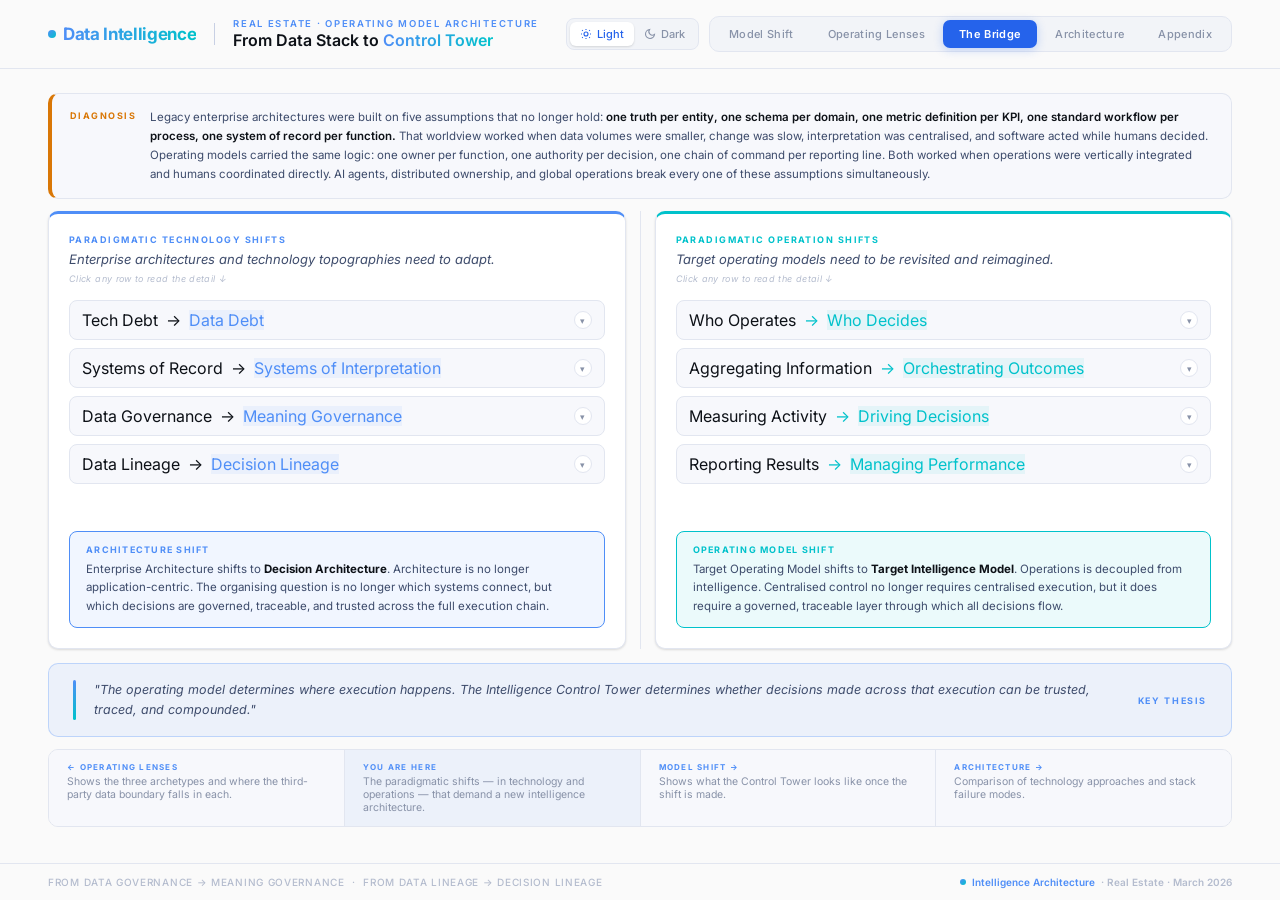
==== Brookfield_1Q2026.html @ 71c41ff4 "Add series landing page, Part 01 wrapper, Part 03 Agentic Data Organization series.html — Landing pa" ====
<!DOCTYPE html>
<html lang="en" data-theme="light">
<head>
<meta charset="UTF-8" />
<meta name="viewport" content="width=device-width, initial-scale=1.0" />
<title>Operating Model Intelligence — Real Estate Data Architecture</title>
<link href="https://fonts.googleapis.com/css2?family=Inter:wght@300;400;500;600;700&display=swap" rel="stylesheet">
<style>
/* ═══════════════════════════════════════════════════════════════════
   DESIGN TOKENS — Light & Dark via CSS custom properties
═══════════════════════════════════════════════════════════════════ */

:root {
  /* Shared / invariant */
  --blue:        #4F8EF7;
  --blue-bright: #6BA3FF;
  --blue-deep:   #2563EB;
  --teal:        #00C2CB;
  --green:       #16A34A;
  --green-bg:    #DCFCE7;
  --amber:       #D97706;
  --amber-bg:    #FEF3C7;
  --red:         #DC2626;
  --red-bg:      #FEE2E2;
  --shadow-sm:   0 1px 3px rgba(0,0,0,0.08), 0 1px 2px rgba(0,0,0,0.06);
  --shadow-md:   0 4px 12px rgba(0,0,0,0.1), 0 2px 4px rgba(0,0,0,0.06);
  --radius:      10px;
}

/* ── LIGHT THEME ─────────────────────────────────────────────────── */
[data-theme="light"] {
  --bg:            #FAFAFA;
  --bg-alt:        #F2F4F8;
  --surface:       #FFFFFF;
  --surface-alt:   #F7F8FC;
  --surface-hover: #EEF2FF;
  --border:        #E2E6F0;
  --border-strong: #C8D0E4;
  --text-primary:  #0D1117;
  --text-secondary:#3D4B6B;
  --text-muted:    #8892A8;
  --text-faint:    #B4BCCE;
  --header-bg:     rgba(250,250,250,0.96);
  --header-border: #E2E6F0;

  /* Accent tints — light */
  --blue-tint:     rgba(79,142,247,0.08);
  --blue-tint-md:  rgba(79,142,247,0.14);
  --blue-border:   rgba(79,142,247,0.3);
  --teal-tint:     rgba(0,194,203,0.08);
  --teal-border:   rgba(0,194,203,0.28);
  --amber-tint:    rgba(217,119,6,0.08);
  --amber-border:  rgba(217,119,6,0.28);
  --red-tint:      rgba(220,38,38,0.07);
  --red-border:    #EF4444;

  /* Layer bg — light */
  --layer-1:       #F7F9FE;
  --layer-2:       #F2F5FD;
  --layer-3:       #ECF0FC;
  --layer-4:       #E6EBF9;
  --layer-bad:     #FDF4F4;

  /* Tag colors — light mode solid */
  --tag-internal-bg: #16A34A; --tag-internal-text: #fff;
  --tag-staff-bg:    #2563EB; --tag-staff-text:    #fff;
  --tag-3p-bg:       #DC2626; --tag-3p-text:       #fff;

  /* Pyramid layer fills — light */
  --pyr-1: #F0E8E8;
  --pyr-2: #F5F0E8;
  --pyr-3: #EAF0F8;
  --pyr-4: #E4EDF7;
  --pyr-5: #DDE7F6;
}

/* ── DARK THEME ──────────────────────────────────────────────────── */
[data-theme="dark"] {
  --bg:            #0A0A1A;
  --bg-alt:        #0E0E22;
  --surface:       #111128;
  --surface-alt:   #16162E;
  --surface-hover: #1A1A38;
  --border:        rgba(255,255,255,0.08);
  --border-strong: rgba(255,255,255,0.14);
  --text-primary:  #F0F2FF;
  --text-secondary:#A8B2D8;
  --text-muted:    #8B95B8;
  --text-faint:    #4A5080;
  --header-bg:     rgba(10,10,26,0.95);
  --header-border: rgba(255,255,255,0.07);

  --blue-tint:     rgba(79,142,247,0.1);
  --blue-tint-md:  rgba(79,142,247,0.18);
  --blue-border:   rgba(79,142,247,0.28);
  --teal-tint:     rgba(0,194,203,0.08);
  --teal-border:   rgba(0,194,203,0.22);
  --amber-tint:    rgba(245,158,11,0.1);
  --amber-border:  rgba(245,158,11,0.25);
  --red-tint:      rgba(239,68,68,0.1);
  --red-border:    #EF4444;

  --layer-1:       #1A0A0A;
  --layer-2:       #1A1008;
  --layer-3:       #0D1525;
  --layer-4:       #0D1A35;
  --layer-bad:     rgba(239,68,68,0.1);

  --tag-internal-bg: #16A34A; --tag-internal-text: #fff;
  --tag-staff-bg:    #2563EB; --tag-staff-text:    #fff;
  --tag-3p-bg:       #DC2626; --tag-3p-text:       #fff;

  --pyr-1: #1A0A0A;
  --pyr-2: #1A1008;
  --pyr-3: #0D1525;
  --pyr-4: #0D1A35;
  --pyr-5: #0D2045;
}

/* ═══════════════════════════════════════════════════════════════════
   BASE STYLES
═══════════════════════════════════════════════════════════════════ */
* { box-sizing: border-box; margin: 0; padding: 0; }

body {
  background: var(--bg);
  min-height: 100vh;
  font-family: 'Inter', -apple-system, BlinkMacSystemFont, sans-serif;
  color: var(--text-primary);
  display: flex;
  flex-direction: column;
  transition: background 0.25s, color 0.25s;
}

/* ── HEADER ─────────────────────────────────────────────────────── */
.header {
  padding: 16px 48px;
  display: flex;
  align-items: center;
  justify-content: space-between;
  border-bottom: 1px solid var(--header-border);
  flex-wrap: wrap;
  gap: 14px;
  background: var(--header-bg);
  position: sticky;
  top: 0;
  z-index: 100;
  backdrop-filter: blur(12px);
  transition: background 0.25s, border-color 0.25s;
}
.header-left { display:flex; align-items:center; gap:18px; }
.brand-logo {
  font-size: 17px; font-weight: 700;
  color: var(--text-primary);
  letter-spacing: -0.02em;
  display: flex; align-items: center; gap: 7px;
}
.brand-logo-dot {
  width: 8px; height: 8px; border-radius: 50%;
  background: linear-gradient(135deg, var(--blue), var(--teal));
  flex-shrink: 0;
}
.header-divider { width:1px; height:22px; background:var(--border-strong); }
.header-eyebrow {
  font-size: 9.5px; letter-spacing: 0.18em; color: var(--blue);
  text-transform: uppercase; font-weight: 600; margin-bottom: 2px;
}
.header h1 { font-size: 16px; font-weight: 600; color: var(--text-primary); line-height: 1.2; }
.header h1 span {
  background: linear-gradient(90deg, var(--blue), var(--teal));
  -webkit-background-clip: text; -webkit-text-fill-color: transparent; background-clip: text;
}
.controls-bar { display:flex; align-items:center; gap:10px; flex-wrap:wrap; justify-content:flex-end; }

/* ── THEME TOGGLE ────────────────────────────────────────────────── */
.theme-toggle {
  display: flex;
  align-items: center;
  gap: 0;
  background: var(--bg-alt);
  border: 1px solid var(--border);
  border-radius: 8px;
  padding: 3px;
  cursor: pointer;
  transition: all 0.18s;
}
.theme-opt {
  padding: 5px 10px;
  border-radius: 6px;
  font-size: 11px;
  font-weight: 500;
  color: var(--text-muted);
  cursor: pointer;
  transition: all 0.18s;
  display: flex; align-items: center; gap: 5px;
  border: none; background: transparent;
  font-family: 'Inter', sans-serif;
}
.theme-opt.active {
  background: var(--surface);
  color: var(--text-primary);
  box-shadow: var(--shadow-sm);
}
[data-theme="light"] .theme-opt.active { color: var(--blue-deep); }
[data-theme="dark"] .theme-opt.active  { color: var(--blue-bright); }
.theme-opt svg { width:12px; height:12px; flex-shrink:0; }

/* ── TAB NAV ─────────────────────────────────────────────────────── */
.tab-nav {
  display: flex;
  background: var(--bg-alt);
  border-radius: 10px;
  padding: 3px; gap: 2px;
  border: 1px solid var(--border);
}
.tab-btn {
  padding: 7px 16px; border-radius: 7px; border: none; cursor: pointer;
  font-family: 'Inter', sans-serif; font-size: 11px; font-weight: 500;
  letter-spacing: 0.03em; background: transparent; color: var(--text-muted);
  transition: all 0.18s; white-space: nowrap;
}
.tab-btn:hover { color: var(--text-primary); background: var(--surface-hover); }
.tab-btn.active {
  background: var(--blue-deep); color: #fff; font-weight: 600;
  box-shadow: 0 2px 10px rgba(37,99,235,0.35);
}
[data-theme="light"] .tab-btn.active { box-shadow: 0 2px 10px rgba(37,99,235,0.25); }

/* ── TOGGLE (before/after/compare) ──────────────────────────────── */
.toggle-group {
  display:flex; background: var(--bg-alt); border-radius:8px;
  padding:3px; gap:2px; border:1px solid var(--border);
}
.toggle-btn {
  padding:6px 13px; border-radius:6px; border:none; cursor:pointer;
  font-family:'Inter',sans-serif; font-size:11px; font-weight:500;
  background:transparent; color:var(--text-muted); transition:all 0.18s;
}
.toggle-btn:hover { color:var(--text-primary); }
.toggle-btn.active {
  background: var(--blue-tint-md);
  color: var(--blue-bright);
  font-weight:600;
  border: 1px solid var(--blue-border);
}
[data-theme="light"] .toggle-btn.active {
  color: var(--blue-deep);
  background: rgba(37,99,235,0.08);
  border-color: rgba(37,99,235,0.25);
}

/* ── MAIN ────────────────────────────────────────────────────────── */
.main { display:flex; flex:1; padding:24px 48px 36px; gap:24px; align-items:stretch; }

/* ── TAB SECTIONS ─────────────────────────────────────────────────── */
.tab-section { display:none; width:100%; }
.tab-section.active { display:flex; flex-direction:column; flex:1; }

/* ── PANELS ──────────────────────────────────────────────────────── */
.panels-row { display:flex; flex:1; gap:22px; }
.panel { flex:1; display:flex; flex-direction:column; }
.panel-label-small { font-size:10px; letter-spacing:0.14em; text-transform:uppercase; font-weight:700; margin-bottom:4px; }
.panel-title { font-size:16px; color:var(--text-primary); font-weight:600; }
.panel-subtitle { font-size:12px; color:var(--text-muted); font-style:italic; margin-top:4px; margin-bottom:16px; }
.divider { width:1px; background:var(--border); margin:0 4px; flex-shrink:0; }

/* ── PYRAMID ─────────────────────────────────────────────────────── */
.pyramid-container { flex:1; display:flex; flex-direction:column; align-items:stretch; justify-content:flex-start; gap:4px; padding-top:4px; }
.flow-label { font-size:10px; color:var(--blue); letter-spacing:0.12em; font-weight:600; text-transform:uppercase; margin-bottom:8px; }
.pyramid-layer {
  display:flex; align-items:center; justify-content:space-between;
  padding:0 16px; border-radius:8px;
  border:1px solid var(--border); box-shadow: var(--shadow-sm);
}
.pyramid-layer-title { font-size:13px; font-weight:600; color:var(--text-primary); }
.pyramid-layer-sub { font-size:11px; color:var(--text-muted); margin-top:2px; }
.tag { font-size:9px; letter-spacing:0.1em; padding:3px 8px; border-radius:4px; font-weight:700; color:#fff; flex-shrink:0; margin-left:12px; }
.pyramid-note { font-size:11px; color:var(--text-faint); font-style:italic; margin-top:14px; text-align:center; line-height:1.5; }

/* ── TOWER ───────────────────────────────────────────────────────── */
.new-layers { flex:1; display:flex; flex-direction:column; gap:8px; justify-content:center; }
.new-layer-wrap { position:relative; }
.new-layer {
  border-radius:10px; display:flex; align-items:center; padding:0 18px;
  gap:14px; position:relative; z-index:1;
  border:1px solid var(--border); box-shadow:var(--shadow-sm);
  background: var(--surface);
}
.new-layer.highlighted {
  border: 1px solid var(--blue-border);
  box-shadow: 0 0 0 1px var(--blue-border), var(--shadow-md);
}
[data-theme="light"] .new-layer.highlighted {
  background: linear-gradient(135deg, rgba(37,99,235,0.04), rgba(0,194,203,0.03));
}
[data-theme="dark"] .new-layer.highlighted {
  background: linear-gradient(135deg, rgba(37,99,235,0.2), rgba(0,194,203,0.12));
}
.layer-icon { width:34px; height:34px; border-radius:50%; display:flex; align-items:center; justify-content:center; font-size:15px; flex-shrink:0; border:1px solid var(--border); background:var(--surface-alt); }
.layer-body { flex:1; min-width:0; }
.layer-name { font-size:11px; font-weight:700; letter-spacing:0.08em; }
.layer-sub { font-size:11px; color:var(--text-muted); margin-top:2px; }
.pills { display:flex; gap:5px; flex-shrink:0; flex-wrap:wrap; justify-content:flex-end; }
.pill { font-size:9px; padding:3px 8px; border-radius:20px; font-weight:500; letter-spacing:0.04em; white-space:nowrap; border:1px solid var(--border); background:var(--surface-alt); color:var(--text-secondary); }
.connector-line { display:flex; justify-content:center; height:10px; }
.connector-line div { width:1px; background:var(--border-strong); }

/* ── PRINCIPLE BOX ───────────────────────────────────────────────── */
.principle-box {
  margin-top:12px; background:var(--blue-tint);
  border:1px solid var(--blue-border); border-radius:10px;
  padding:16px 20px; display:flex; gap:20px; align-items:center;
}
.principle-eyebrow { font-size:9px; letter-spacing:0.18em; color:var(--blue); text-transform:uppercase; font-weight:700; margin-bottom:5px; }
.principle-quote { font-size:12px; color:var(--text-secondary); font-style:italic; line-height:1.6; }
.vertical-tags { display:flex; flex-direction:column; gap:5px; }
.vtag { font-size:8px; color:var(--blue); font-weight:600; letter-spacing:0.08em; text-transform:uppercase; padding:5px 10px; background:var(--blue-tint); border-radius:5px; border:1px solid var(--blue-border); white-space:nowrap; }

/* ── SECTION HEADER ──────────────────────────────────────────────── */
.section-header-bar { margin-bottom:18px; }
.section-eyebrow { font-size:10px; letter-spacing:0.18em; color:var(--blue); text-transform:uppercase; font-weight:600; margin-bottom:5px; }
.section-title { font-size:20px; font-weight:700; color:var(--text-primary); letter-spacing:-0.02em; margin-bottom:5px; }
.section-subtitle { font-size:12px; color:var(--text-muted); font-style:italic; }

/* ── LENSES ──────────────────────────────────────────────────────── */
.lenses-grid { display:grid; grid-template-columns:1fr 1fr 1fr; gap:16px; flex:1; }
.lens-col { display:flex; flex-direction:column; }
.lens-col-header { display:flex; align-items:flex-start; gap:12px; margin-bottom:12px; }
.lens-num { width:30px; height:30px; border-radius:50%; display:flex; align-items:center; justify-content:center; font-size:11px; font-weight:700; flex-shrink:0; }
.lens-col-title { font-size:13px; font-weight:700; color:var(--text-primary); margin-bottom:2px; }
.lens-col-sub { font-size:10px; color:var(--text-muted); line-height:1.4; }
.lens-accent-line { height:2px; border-radius:2px; margin-bottom:10px; }
.lens-stack { display:flex; flex-direction:column; gap:3px; }
.lens-row {
  display:flex; align-items:center; justify-content:space-between;
  padding:9px 12px 9px 14px; border-radius:7px;
  border-left:3px solid transparent; background:var(--surface-alt);
}
.lens-row-label { font-size:11px; flex:1; color:var(--text-secondary); font-weight:500; }
.lens-row-tag { font-size:8px; font-weight:700; letter-spacing:0.06em; padding:3px 8px; border-radius:4px; flex-shrink:0; margin-left:8px; }
.lens-connector { text-align:center; font-size:11px; color:var(--text-faint); margin:1px 0; }
.boundary-line { display:flex; align-items:center; gap:8px; margin:5px 0; }
.boundary-dash { flex:1; border-top:1.5px dashed var(--red); }
.boundary-label { font-size:8.5px; color:var(--red); font-style:italic; white-space:nowrap; font-weight:500; }
.lens-note { margin-top:10px; padding:12px 14px; background:var(--surface-alt); border-left:3px solid; border-radius:0 7px 7px 0; font-size:10.5px; color:var(--text-muted); line-height:1.55; }

/* ── BRIDGE ROWS ─────────────────────────────────────────────────── */
.bridge-row { display:flex; border-radius:10px; overflow:hidden; border:1px solid var(--border); box-shadow:var(--shadow-sm); }
.bridge-row-accent { width:4px; flex-shrink:0; }
.bridge-row-num { display:flex; align-items:center; justify-content:center; width:58px; flex-shrink:0; padding:0 12px; background:var(--surface-alt); }
.bridge-num-circle { width:34px; height:34px; border-radius:50%; display:flex; align-items:center; justify-content:center; font-size:11px; font-weight:700; }
.bridge-row-body { flex:1; padding:16px 18px; background:var(--surface); }
.bridge-row-head { font-size:12px; font-weight:700; color:var(--text-primary); margin-bottom:7px; letter-spacing:-0.01em; }
.bridge-row-text { font-size:11px; color:var(--text-secondary); line-height:1.65; }
.bridge-row-source { margin-top:9px; font-size:9px; color:var(--blue); letter-spacing:0.1em; font-style:italic; font-weight:500; }
.bridge-row-tags { display:flex; flex-direction:column; gap:5px; justify-content:center; padding:16px 14px; width:164px; flex-shrink:0; background:var(--surface-alt); border-left:1px solid var(--border); }
.bridge-tag { font-size:8.5px; font-weight:700; padding:5px 10px; border-radius:5px; text-align:center; letter-spacing:0.05em; }

/* ── IMPLICATION BAR ─────────────────────────────────────────────── */
.implication-bar {
  margin-top:16px; padding:16px 22px;
  background:var(--blue-tint); border:1px solid var(--blue-border);
  border-radius:10px; display:flex; gap:20px; align-items:center; flex-wrap:wrap;
}
.implication-label { font-size:9px; letter-spacing:0.16em; color:var(--blue); text-transform:uppercase; font-weight:700; margin-bottom:5px; }
.implication-text { font-size:12px; color:var(--text-secondary); font-style:italic; line-height:1.6; }
.implication-tags { display:flex; gap:6px; flex-wrap:wrap; align-items:center; }
.imp-tag { font-size:9px; padding:5px 10px; border-radius:6px; background:var(--blue-tint-md); border:1px solid var(--blue-border); color:var(--blue); font-weight:600; white-space:nowrap; }
[data-theme="light"] .imp-tag { color: var(--blue-deep); }

/* ── THESIS BAR ──────────────────────────────────────────────────── */
.thesis-bar {
  margin-top:14px; padding:16px 24px;
  background: var(--blue-tint); border:1px solid var(--blue-border);
  border-radius:10px; display:flex; align-items:center; gap:18px;
}
.thesis-stripe { width:3px; height:40px; border-radius:2px; background:linear-gradient(180deg,var(--blue),var(--teal)); flex-shrink:0; }
.thesis-text { font-size:12.5px; color:var(--text-secondary); font-style:italic; line-height:1.6; flex:1; }
[data-theme="light"] .thesis-text { color: #3D4B6B; }
.thesis-label { font-size:9px; color:var(--blue); letter-spacing:0.18em; text-transform:uppercase; font-weight:700; flex-shrink:0; }

/* ── NAV STRIP ───────────────────────────────────────────────────── */
.nav-strip { margin-top:12px; display:flex; border-radius:10px; overflow:hidden; border:1px solid var(--border); }
.nav-cell { flex:1; padding:12px 18px; background:var(--surface-alt); border-right:1px solid var(--border); cursor:pointer; transition:background 0.15s; }
.nav-cell:last-child { border-right:none; }
.nav-cell:hover { background:var(--surface-hover); }
.nav-cell.active { background:var(--blue-tint); }
.nav-cell-label { font-size:8px; letter-spacing:0.16em; color:var(--blue); text-transform:uppercase; font-weight:700; margin-bottom:3px; }
.nav-cell-desc { font-size:10.5px; color:var(--text-muted); }

/* ── FOOTER ──────────────────────────────────────────────────────── */
.footer {
  padding:12px 48px; border-top:1px solid var(--border);
  display:flex; justify-content:space-between; align-items:center;
  flex-wrap:wrap; gap:8px; background:var(--bg);
}
.footer-note { font-size:10px; color:var(--text-faint); letter-spacing:0.07em; font-weight:500; }
.footer-badge { display:flex; align-items:center; gap:6px; font-size:10px; color:var(--blue); font-weight:600; }
.footer-badge span { color:var(--text-faint); }

/* ── COMPARE GRID (Model Shift tab) ─────────────────────────────── */
.compare-headers {
  display: flex; align-items: stretch; gap: 0;
  margin-bottom: 10px; border-radius: 10px; overflow: hidden;
  border: 1px solid var(--border);
}
.compare-header-cell {
  flex: 1; padding: 12px 18px; background: var(--surface-alt);
  display: flex; flex-direction: column; gap: 2px;
}
.compare-header-divider { width: 1px; background: var(--border); flex-shrink: 0; }
.compare-header-label { font-size: 9px; font-weight: 700; letter-spacing: 0.16em; text-transform: uppercase; }
.compare-header-title { font-size: 14px; font-weight: 700; color: var(--text-primary); }
.compare-header-sub { font-size: 11px; color: var(--text-muted); font-style: italic; }

.single-header { margin-bottom: 14px; }

.cmp-row {
  display: flex; gap: 0; margin-bottom: 6px;
}
.cmp-caption-row { margin-bottom: 4px; }
.cmp-cell { flex: 1; min-width: 0; }
.cmp-gutter {
  width: 16px; flex-shrink: 0;
  display: flex; align-items: center; justify-content: center;
  position: relative;
}
.cmp-gutter::after {
  content: '→';
  font-size: 14px; color: var(--blue); font-weight: 700;
  position: absolute;
}
/* hide arrow in single views */
.cmp-gutter.no-arrow::after { content: ''; }

.cmp-layer {
  display: flex; align-items: center; gap: 10px;
  padding: 10px 14px; border-radius: 8px;
  border: 1px solid var(--border); box-shadow: var(--shadow-sm);
  height: 100%; min-height: 64px;
}
.cmp-layer-body { flex: 1; min-width: 0; }
.cmp-layer-name { font-size: 12px; font-weight: 700; color: var(--text-primary); letter-spacing: 0.02em; }
.cmp-layer-sub { font-size: 10.5px; color: var(--text-muted); margin-top: 2px; line-height: 1.4; }
.cmp-layer-tech { font-size: 9px; color: var(--text-faint); margin-top: 3px; font-style: italic; }

/* ── DIAGNOSIS BAR ──────────────────────────────────────────────── */
.diagnosis-bar {
  display: flex; gap: 14px; align-items: flex-start;
  padding: 14px 18px; border-radius: 10px;
  background: var(--surface-alt); border: 1px solid var(--border);
  border-left: 4px solid var(--amber);
}
.diagnosis-label {
  font-size: 9px; font-weight: 700; letter-spacing: 0.16em;
  text-transform: uppercase; color: var(--amber);
  white-space: nowrap; padding-top: 2px;
}
.diagnosis-body {
  font-size: 11.5px; color: var(--text-secondary); line-height: 1.65;
}
.diagnosis-body em { color: var(--text-primary); font-style: normal; font-weight: 600; }

/* ── EXPANDED SHIFT ROWS ────────────────────────────────────────── */
.shift-row-expanded {
  padding: 0; border-radius: 8px;
  background: var(--surface-alt); border: 1px solid var(--border);
  display: flex; flex-direction: column;
  overflow: hidden;
  transition: box-shadow 0.15s;
}
.shift-row-expanded:hover { box-shadow: 0 0 0 1px var(--blue); }
.shift-row-expanded.open  { box-shadow: 0 0 0 1px var(--blue); }
.shift-row-header {
  display: flex; align-items: center; gap: 8px; flex-wrap: wrap;
  padding: 9px 12px;
  cursor: pointer; user-select: none;
}
.shift-row-header:hover { background: rgba(79,142,247,0.04); }
.shift-toggle {
  margin-left: auto; flex-shrink: 0;
  width: 18px; height: 18px; border-radius: 50%;
  background: var(--surface); border: 1px solid var(--border);
  display: flex; align-items: center; justify-content: center;
  font-size: 9px; color: var(--text-muted); transition: transform 0.2s, background 0.15s;
}
.shift-row-expanded.open .shift-toggle {
  transform: rotate(180deg);
  background: var(--blue-tint); border-color: var(--blue-border); color: var(--blue);
}
.shift-row-body {
  font-size: 11px; color: var(--text-secondary); line-height: 1.7;
  padding: 0 14px;
  max-height: 0; overflow: hidden;
  transition: max-height 0.3s ease, padding 0.2s ease;
}
.shift-row-expanded.open .shift-row-body {
  max-height: 300px;
  padding: 0 14px 12px 14px;
}
.shift-row-body em { color: var(--text-primary); font-style: italic; }
.shift-hint {
  font-size: 9px; color: var(--text-faint); font-style: italic;
  margin-top: 4px; letter-spacing: 0.04em;
}
.shift-panel {
  flex: 1; display: flex; flex-direction: column; gap: 12px;
  background: var(--surface); border-radius: 10px;
  padding: 20px; border: 1px solid var(--border);
  box-shadow: var(--shadow-sm);
}
.shift-panel-header { margin-bottom: 4px; }
.shift-eyebrow { font-size: 9px; letter-spacing: 0.16em; text-transform: uppercase; font-weight: 700; margin-bottom: 5px; }
.shift-title { font-size: 13px; color: var(--text-secondary); font-style: italic; line-height: 1.5; }

.shift-rows { display: flex; flex-direction: column; gap: 8px; flex: 1; }
.shift-row {
  display: flex; align-items: center; gap: 8px;
  padding: 10px 14px; border-radius: 8px;
  background: var(--surface-alt); border: 1px solid var(--border);
}
.shift-from { flex: 1; min-width: 0; }
.shift-to   { flex: 1; min-width: 0; }
.shift-dir-label { font-size: 8.5px; font-weight: 700; letter-spacing: 0.1em; text-transform: uppercase; margin-bottom: 2px; }
.shift-from-text { font-size: 12px; font-weight: 600; color: var(--text-muted); }
.shift-to-text   { font-size: 12px; font-weight: 700; color: var(--text-primary); }
.shift-arrow {
  font-size: 18px; font-weight: 700; color: var(--blue);
  flex-shrink: 0; opacity: 0.6;
}

.shift-conclusion {
  padding: 12px 16px; border-radius: 8px; border: 1px solid;
  margin-top: 4px;
}
.shift-conclusion-label { font-size: 9px; font-weight: 700; letter-spacing: 0.14em; text-transform: uppercase; margin-bottom: 5px; }
.shift-conclusion-text { font-size: 11.5px; color: var(--text-secondary); line-height: 1.6; }
.shift-conclusion-text strong { color: var(--text-primary); }

.hidden { display:none !important; }
</style>
</head>
<body>

<!-- ══════════════════════════════════════════════════════════════════
     HEADER
══════════════════════════════════════════════════════════════════ -->
<div class="header">
  <div class="header-left">
    <div class="brand-logo">
      <div class="brand-logo-dot"></div>
      <span style="background:linear-gradient(90deg,var(--blue),var(--teal));-webkit-background-clip:text;-webkit-text-fill-color:transparent;background-clip:text;">Data Intelligence</span>
    </div>
    <div class="header-divider"></div>
    <div>
      <div class="header-eyebrow">Real Estate · Operating Model Architecture</div>
      <h1>From Data Stack to <span>Control Tower</span></h1>
    </div>
  </div>

  <div class="controls-bar">
    <!-- Light / Dark toggle -->
    <div class="theme-toggle" role="group" aria-label="Color theme">
      <button class="theme-opt active" id="opt-light" onclick="setTheme('light')" title="Light mode">
        <svg viewBox="0 0 24 24" fill="none" stroke="currentColor" stroke-width="2.2"><circle cx="12" cy="12" r="4"/><path d="M12 2v2M12 20v2M4.22 4.22l1.42 1.42M18.36 18.36l1.42 1.42M2 12h2M20 12h2M4.22 19.78l1.42-1.42M18.36 5.64l1.42-1.42"/></svg>
        Light
      </button>
      <button class="theme-opt" id="opt-dark" onclick="setTheme('dark')" title="Dark mode">
        <svg viewBox="0 0 24 24" fill="none" stroke="currentColor" stroke-width="2.2"><path d="M21 12.79A9 9 0 1111.21 3 7 7 0 0021 12.79z"/></svg>
        Dark
      </button>
    </div>

    <!-- Tab nav -->
    <div class="tab-nav">
      <button class="tab-btn" onclick="setTab('model')" id="tab-btn-model">Model Shift</button>
      <button class="tab-btn" onclick="setTab('lenses')" id="tab-btn-lenses">Operating Lenses</button>
      <button class="tab-btn active" onclick="setTab('bridge')" id="tab-btn-bridge">The Bridge</button>
      <button class="tab-btn" onclick="setTab('arch')" id="tab-btn-arch">Architecture</button>
      <button class="tab-btn" onclick="setTab('appendix')" id="tab-btn-appendix">Appendix</button>
    </div>

    <!-- Before/After sub-toggle (model tab only) -->
    <div class="toggle-group" id="model-subtoggle" style="display:none;">
      <button class="toggle-btn" onclick="setView('old')" id="btn-old">Before</button>
      <button class="toggle-btn active" onclick="setView('new')" id="btn-new">After</button>
      <button class="toggle-btn" onclick="setView('both')" id="btn-both">Compare</button>
    </div>
  </div>
</div>

<!-- ══════════════════════════════════════════════════════════════════
     MAIN
══════════════════════════════════════════════════════════════════ -->
<div class="main">

  <!-- ════════════════ TAB 1: MODEL SHIFT ════════════════════════════ -->
  <div class="tab-section" id="tab-model">

    <!-- Column headers row — hidden in single-panel views -->
    <div id="compare-headers" class="compare-headers hidden">
      <div class="compare-header-cell" style="color:var(--red);">
        <span class="compare-header-label">Now</span>
        <span class="compare-header-title">Data Pyramid</span>
        <span class="compare-header-sub">Intelligence arrives late — if it arrives at all. Quarterly reports delivered after decisions are made.</span>
      </div>
      <div class="compare-header-divider"></div>
      <div class="compare-header-cell" style="color:var(--green);">
        <span class="compare-header-label">Next</span>
        <span class="compare-header-title">Intelligence Control Tower</span>
        <span class="compare-header-sub">Operations decoupled from intelligence. Decision rights enforced at top; execution distributed.</span>
      </div>
    </div>

    <!-- Single-panel headers (shown when not comparing) -->
    <div id="single-header-old" class="single-header hidden">
      <div class="panel-label-small" style="color:var(--red);">Now</div>
      <div class="panel-title">Data Pyramid</div>
      <div class="panel-subtitle">Intelligence arrives late — if it arrives at all. Quarterly reports delivered after decisions are made.</div>
    </div>
    <div id="single-header-new" class="single-header">
      <div class="panel-label-small" style="color:var(--green);">Next</div>
      <div class="panel-title">Intelligence Control Tower</div>
      <div class="panel-subtitle">Operations decoupled from intelligence. Decision rights enforced at top; execution distributed.</div>
    </div>

    <!-- ── ALIGNED LAYER ROWS ──────────────────────────────────────── -->
    <!-- Each .cmp-row is one horizontal band. Left=Before, Right=After.
         In single-view mode the irrelevant cell is hidden. -->

    <!-- Row 0: flow caption -->
    <div class="cmp-row cmp-caption-row">
      <div class="cmp-cell" id="cmp-cap-old">
        <div class="flow-label">↑ data flows up — insight arrives late ↑</div>
      </div>
      <div class="cmp-gutter" id="cmp-gutter"></div>
      <div class="cmp-cell" id="cmp-cap-new">
        <div class="flow-label" style="color:var(--green);">Thin senior core — oversees live networked execution ↓</div>
      </div>
    </div>

    <!-- Row 1: Fund / Decision Control -->
    <div class="cmp-row">
      <div class="cmp-cell" id="cmp-old-1">
        <div class="cmp-layer" style="background:var(--pyr-1);border-left:3px solid #D97706;">
          <div class="cmp-layer-body">
            <div class="cmp-layer-name">Fund &amp; Portfolio Management</div>
            <div class="cmp-layer-sub">Reports · LP packs · BI dashboards · AI Agents</div>
            <div class="cmp-layer-tech">Application · Transport layers</div>
          </div>
          <div class="tag" style="background:#D97706;">LAGGING</div>
        </div>
      </div>
      <div class="cmp-gutter"></div>
      <div class="cmp-cell" id="cmp-new-1">
        <div class="cmp-layer" style="background:var(--surface);border-left:3px solid var(--text-secondary);">
          <div class="layer-icon" style="color:var(--text-secondary);font-size:16px;width:28px;height:28px;flex-shrink:0;border:1px solid var(--border);border-radius:50%;display:flex;align-items:center;justify-content:center;background:var(--surface-alt);">◇</div>
          <div class="cmp-layer-body">
            <div class="cmp-layer-name" style="color:var(--text-primary);">Decision Control</div>
            <div class="cmp-layer-sub">Capital allocation · IC · Risk thresholds · LP governance</div>
          </div>
          <div class="pills" style="flex-wrap:wrap;gap:3px;">
            <div class="pill">Decision Rights</div>
            <div class="pill">Audit Trails</div>
          </div>
        </div>
      </div>
    </div>

    <!-- Row 2: Asset Mgmt / Continuous Intelligence (highlighted) -->
    <div class="cmp-row">
      <div class="cmp-cell" id="cmp-old-2">
        <div class="cmp-layer" style="background:var(--pyr-2);border-left:3px solid #D97706;">
          <div class="cmp-layer-body">
            <div class="cmp-layer-name">Asset Management</div>
            <div class="cmp-layer-sub">Semantic models · UDM · Knowledge Graph (KGM)</div>
            <div class="cmp-layer-tech">Consumption · Transformation layers</div>
          </div>
          <div class="tag" style="background:#D97706;">PERIODIC</div>
        </div>
      </div>
      <div class="cmp-gutter"></div>
      <div class="cmp-cell" id="cmp-new-2">
        <div class="cmp-layer" style="background:var(--blue-tint);border:1px solid var(--blue-border);border-left:3px solid var(--blue);">
          <div class="layer-icon" style="color:var(--blue);font-size:16px;width:28px;height:28px;flex-shrink:0;border:1px solid var(--blue-border);border-radius:50%;display:flex;align-items:center;justify-content:center;background:var(--blue-tint);">◈</div>
          <div class="cmp-layer-body">
            <div class="cmp-layer-name" style="color:var(--blue);">Continuous Intelligence</div>
            <div class="cmp-layer-sub">Knowledge Graph · Provenance · Plural Ontologies · Decision Lineage</div>
          </div>
          <div class="pills" style="flex-wrap:wrap;gap:3px;">
            <div class="pill" style="background:var(--blue-tint);border-color:var(--blue-border);color:var(--blue);">Semantic Gov.</div>
            <div class="pill" style="background:var(--blue-tint);border-color:var(--blue-border);color:var(--blue);">Live Context</div>
          </div>
        </div>
      </div>
    </div>

    <!-- Row 3: Property Operations / AI Agent Network -->
    <div class="cmp-row">
      <div class="cmp-cell" id="cmp-old-3">
        <div class="cmp-layer" style="background:var(--pyr-3);border-left:3px solid #DC2626;">
          <div class="cmp-layer-body">
            <div class="cmp-layer-name">Property Operations</div>
            <div class="cmp-layer-sub">Tables · CSV · Excel · PDFs · SFTP · Emails</div>
            <div class="cmp-layer-tech">Curation · Connection layers</div>
          </div>
          <div class="tag" style="background:#DC2626;">SILOED</div>
        </div>
      </div>
      <div class="cmp-gutter"></div>
      <div class="cmp-cell" id="cmp-new-3">
        <div class="cmp-layer" style="background:var(--surface);border-left:3px solid var(--teal);">
          <div class="layer-icon" style="color:var(--teal);font-size:16px;width:28px;height:28px;flex-shrink:0;border:1px solid var(--teal-border);border-radius:50%;display:flex;align-items:center;justify-content:center;background:var(--teal-tint);">◎</div>
          <div class="cmp-layer-body">
            <div class="cmp-layer-name" style="color:var(--teal);">AI Agent Network</div>
            <div class="cmp-layer-sub">Underwriting · Lease abstraction · Capex · Anomaly detection</div>
          </div>
          <div class="pills" style="flex-wrap:wrap;gap:3px;">
            <div class="pill" style="background:var(--teal-tint);border-color:var(--teal-border);color:var(--teal);">Autonomous</div>
            <div class="pill" style="background:var(--teal-tint);border-color:var(--teal-border);color:var(--teal);">Traceable</div>
          </div>
        </div>
      </div>
    </div>

    <!-- Row 4: Systems of Record / Systems of Record -->
    <div class="cmp-row">
      <div class="cmp-cell" id="cmp-old-4">
        <div class="cmp-layer" style="background:var(--pyr-5);border-left:3px solid #DC2626;">
          <div class="cmp-layer-body">
            <div class="cmp-layer-name">Systems of Record</div>
            <div class="cmp-layer-sub">Yardi · Argus · VTS · Anaplan · DealCloud</div>
            <div class="cmp-layer-tech">Internal &amp; external apps · 3rd party vendors · file submissions</div>
          </div>
          <div class="tag" style="background:#DC2626;">FRAGMENTED</div>
        </div>
      </div>
      <div class="cmp-gutter"></div>
      <div class="cmp-cell" id="cmp-new-4">
        <div class="cmp-layer" style="background:var(--surface);border-left:3px solid var(--text-faint);">
          <div class="layer-icon" style="color:var(--text-muted);font-size:16px;width:28px;height:28px;flex-shrink:0;border:1px solid var(--border);border-radius:50%;display:flex;align-items:center;justify-content:center;background:var(--surface-alt);">⬡</div>
          <div class="cmp-layer-body">
            <div class="cmp-layer-name" style="color:var(--text-muted);">Systems of Record</div>
            <div class="cmp-layer-sub">Yardi · Argus · VTS · Anaplan · DealCloud · IoT · APIs</div>
          </div>
          <div class="pills" style="flex-wrap:wrap;gap:3px;">
            <div class="pill">Entity Resolution</div>
            <div class="pill">Provenance at Source</div>
          </div>
        </div>
      </div>
    </div>

    <!-- Principle box (shown only in After/Compare) -->
    <div id="principle-row" class="principle-box" style="margin-top:10px;">
      <div style="flex:1;">
        <div class="principle-eyebrow">Key Principle</div>
        <div class="principle-quote">"Operations is decoupled from intelligence. Centralised control no longer requires centralised execution. What it does require is a governed, traceable layer through which all decisions flow."</div>
      </div>
      <div class="vertical-tags">
        <div class="vtag">Entity Resolution</div>
        <div class="vtag">Decision Lineage</div>
        <div class="vtag">Provenance</div>
        <div class="vtag">Plural Ontologies</div>
      </div>
    </div>

    <!-- Institutionalizing Intelligence -->
    <div style="margin-top:16px;display:grid;grid-template-columns:1fr 1fr 1fr;gap:14px;">

      <!-- Decision Architecture -->
      <div style="background:var(--surface);border:1px solid var(--blue-border);border-top:3px solid var(--blue);border-radius:10px;padding:16px 18px;">
        <div style="font-size:9px;letter-spacing:0.16em;text-transform:uppercase;font-weight:700;color:var(--blue);margin-bottom:6px;">Decision Architecture</div>
        <div style="font-size:11.5px;color:var(--text-secondary);line-height:1.65;">Capital allocation, IC process, and LP governance encode explicit decision rights with full audit trail. Operations can be distributed; accountability cannot.</div>
      </div>

      <!-- Meaning Governance -->
      <div style="background:var(--surface);border:1px solid var(--teal-border);border-top:3px solid var(--teal);border-radius:10px;padding:16px 18px;">
        <div style="font-size:9px;letter-spacing:0.16em;text-transform:uppercase;font-weight:700;color:var(--teal);margin-bottom:6px;">Meaning Governance</div>
        <div style="font-size:11.5px;color:var(--text-secondary);line-height:1.65;">Plural ontologies replace the failed mandate of one canonical model. Semantic drift — when definitions shift across counterparties, periods, or regions — is tracked and versioned explicitly.</div>
      </div>

      <!-- Corporate Memory -->
      <div style="background:var(--surface);border:1px solid var(--border);border-top:3px solid var(--amber);border-radius:10px;padding:16px 18px;">
        <div style="font-size:9px;letter-spacing:0.16em;text-transform:uppercase;font-weight:700;color:var(--amber);margin-bottom:6px;">Corporate Memory</div>
        <div style="font-size:11.5px;color:var(--text-secondary);line-height:1.65;">The accumulated record of which interpretations drove which outcomes. Persists through reorganisations, market cycles, and leadership transitions. This is the real moat.</div>
      </div>

    </div>

    <!-- Institutionalizing moves -->
    <div style="margin-top:14px;display:grid;grid-template-columns:1fr 1fr 1fr;gap:14px;">

      <!-- Organizational Moves -->
      <div style="background:var(--surface-alt);border:1px solid var(--border);border-radius:10px;padding:14px 16px;">
        <div style="font-size:9px;letter-spacing:0.14em;text-transform:uppercase;font-weight:700;color:var(--text-muted);margin-bottom:8px;">Organisational Moves</div>
        <ul style="list-style:none;display:flex;flex-direction:column;gap:6px;">
          <li style="font-size:11px;color:var(--text-secondary);line-height:1.5;display:flex;gap:7px;"><span style="color:var(--blue);font-weight:700;flex-shrink:0;">→</span>Establish semantic governance councils — not just data governance committees</li>
          <li style="font-size:11px;color:var(--text-secondary);line-height:1.5;display:flex;gap:7px;"><span style="color:var(--blue);font-weight:700;flex-shrink:0;">→</span>Fund ontology engineering as a core enterprise capability</li>
          <li style="font-size:11px;color:var(--text-secondary);line-height:1.5;display:flex;gap:7px;"><span style="color:var(--blue);font-weight:700;flex-shrink:0;">→</span>Treat AI failures as epistemic failures, not technical ones</li>
          <li style="font-size:11px;color:var(--text-secondary);line-height:1.5;display:flex;gap:7px;"><span style="color:var(--blue);font-weight:700;flex-shrink:0;">→</span>Appoint owners for definition drift across counterparties and periods</li>
        </ul>
      </div>

      <!-- Architectural Moves -->
      <div style="background:var(--surface-alt);border:1px solid var(--border);border-radius:10px;padding:14px 16px;">
        <div style="font-size:9px;letter-spacing:0.14em;text-transform:uppercase;font-weight:700;color:var(--text-muted);margin-bottom:8px;">Architectural Moves</div>
        <ul style="list-style:none;display:flex;flex-direction:column;gap:6px;">
          <li style="font-size:11px;color:var(--text-secondary);line-height:1.5;display:flex;gap:7px;"><span style="color:var(--teal);font-weight:700;flex-shrink:0;">→</span>Introduce knowledge graphs as semantic backplanes across systems of record</li>
          <li style="font-size:11px;color:var(--text-secondary);line-height:1.5;display:flex;gap:7px;"><span style="color:var(--teal);font-weight:700;flex-shrink:0;">→</span>Decouple storage from meaning — governed definitions enforced at query time</li>
          <li style="font-size:11px;color:var(--text-secondary);line-height:1.5;display:flex;gap:7px;"><span style="color:var(--teal);font-weight:700;flex-shrink:0;">→</span>Design for multiple coexisting truths with explicit scope and provenance</li>
          <li style="font-size:11px;color:var(--text-secondary);line-height:1.5;display:flex;gap:7px;"><span style="color:var(--teal);font-weight:700;flex-shrink:0;">→</span>Build agent governance alongside meaning governance from the start</li>
        </ul>
      </div>

      <!-- Cultural Moves -->
      <div style="background:var(--surface-alt);border:1px solid var(--border);border-radius:10px;padding:14px 16px;">
        <div style="font-size:9px;letter-spacing:0.14em;text-transform:uppercase;font-weight:700;color:var(--text-muted);margin-bottom:8px;">Cultural Moves</div>
        <ul style="list-style:none;display:flex;flex-direction:column;gap:6px;">
          <li style="font-size:11px;color:var(--text-secondary);line-height:1.5;display:flex;gap:7px;"><span style="color:var(--amber);font-weight:700;flex-shrink:0;">→</span>Accept definitional ambiguity as a systems property, not a failure</li>
          <li style="font-size:11px;color:var(--text-secondary);line-height:1.5;display:flex;gap:7px;"><span style="color:var(--amber);font-weight:700;flex-shrink:0;">→</span>Reward interpretation quality and decision traceability, not just data accuracy</li>
          <li style="font-size:11px;color:var(--text-secondary);line-height:1.5;display:flex;gap:7px;"><span style="color:var(--amber);font-weight:700;flex-shrink:0;">→</span>Shift from 'single source of truth' to 'traceable sources of meaning'</li>
          <li style="font-size:11px;color:var(--text-secondary);line-height:1.5;display:flex;gap:7px;"><span style="color:var(--amber);font-weight:700;flex-shrink:0;">→</span>Measure corporate memory: can you query which definition drove which outcome?</li>
        </ul>
      </div>

    </div>

    <div class="thesis-bar" style="margin-top:14px;">
      <div class="thesis-stripe"></div>
      <div class="thesis-text">"The organisations that will lead are not those that deploy the most AI: they are those that build the institutional infrastructure to govern meaning, trace decisions, and adapt definitions as their operating models evolve."</div>
      <div class="thesis-label">Key Thesis</div>
    </div>

  </div><!-- tab-model -->


  <!-- ════════════════ TAB 2: OPERATING LENSES ═══════════════════════ -->
  <div class="tab-section" id="tab-lenses">
    <div class="section-header-bar">
      <div class="section-eyebrow">Operating Model · Section 02 · Three Lenses</div>
      <div class="section-title">Why the Operating Model Determines the Intelligence Stack</div>
      <div class="section-subtitle">The more distributed the operating model, the more critical the intelligence architecture becomes. The intelligence stack required depends on where operational control sits — inside the firm or delegated to third parties.</div>
    </div>

    <div class="lenses-grid">
      <!-- LENS 1 -->
      <div class="lens-col">
        <div class="lens-col-header">
          <div class="lens-num" style="background:var(--blue-tint);color:var(--blue);border:1px solid var(--blue-border);">01</div>
          <div>
            <div class="lens-col-title">Owner-Operator</div>
            <div class="lens-col-sub">All real estate operations performed internally by Company staff, from property level to asset to fund management</div>
          </div>
        </div>
        <div class="lens-accent-line" style="background:linear-gradient(90deg,var(--blue),transparent);"></div>
        <div class="lens-stack">
          <div class="lens-row" style="border-left-color:var(--blue);">
            <span class="lens-row-label">Fund / Portfolio Management</span>
            <span class="lens-row-tag" style="background:var(--tag-internal-bg);color:var(--tag-internal-text);">INTERNAL</span>
          </div>
          <div class="lens-connector">↑</div>
          <div class="lens-row" style="border-left-color:var(--blue);">
            <span class="lens-row-label">Asset Management</span>
            <span class="lens-row-tag" style="background:var(--tag-internal-bg);color:var(--tag-internal-text);">INTERNAL</span>
          </div>
          <div class="lens-connector">↑</div>
          <div class="lens-row" style="border-left-color:var(--blue);">
            <span class="lens-row-label">Property Operations</span>
            <span class="lens-row-tag" style="background:var(--tag-internal-bg);color:var(--tag-internal-text);">INTERNAL</span>
          </div>
          <div class="lens-connector">↑</div>
          <div class="lens-row" style="border-left-color:var(--blue-bright);">
            <span class="lens-row-label">Transaction Data Capture</span>
            <span class="lens-row-tag" style="background:var(--tag-staff-bg);color:var(--tag-staff-text);">STAFF</span>
          </div>
        </div>
        <div class="lens-note" style="border-color:var(--blue);">
          Single data owner across all layers. Full control of provenance chain. Lowest third-party integration complexity — the Knowledge Graph spans internally owned entities end-to-end.
        </div>
      </div>

      <!-- LENS 2 -->
      <div class="lens-col">
        <div class="lens-col-header">
          <div class="lens-num" style="background:var(--teal-tint);color:var(--teal);border:1px solid var(--teal-border);">02</div>
          <div>
            <div class="lens-col-title">Investment Manager · Outsourced Property Management</div>
            <div class="lens-col-sub">Property operations outsourced to third-party Property Managers. Asset &amp; fund management performed internally.</div>
          </div>
        </div>
        <div class="lens-accent-line" style="background:linear-gradient(90deg,var(--teal),transparent);"></div>
        <div class="lens-stack">
          <div class="lens-row" style="border-left-color:var(--teal);">
            <span class="lens-row-label">Fund / Portfolio Management</span>
            <span class="lens-row-tag" style="background:var(--tag-internal-bg);color:var(--tag-internal-text);">INTERNAL</span>
          </div>
          <div class="lens-connector">↑</div>
          <div class="lens-row" style="border-left-color:var(--teal);">
            <span class="lens-row-label">Asset Management</span>
            <span class="lens-row-tag" style="background:var(--tag-internal-bg);color:var(--tag-internal-text);">INTERNAL</span>
          </div>
          <div class="boundary-line">
            <div class="boundary-dash"></div>
            <span class="boundary-label">3rd party boundary</span>
            <div class="boundary-dash"></div>
          </div>
          <div class="lens-row" style="border-left-color:var(--red);background:var(--red-tint);">
            <span class="lens-row-label">Property Operations</span>
            <span class="lens-row-tag" style="background:var(--tag-3p-bg);color:var(--tag-3p-text);">3RD PARTY</span>
          </div>
          <div class="lens-connector">↑</div>
          <div class="lens-row" style="border-left-color:var(--red);background:var(--red-tint);">
            <span class="lens-row-label">Transaction Data Capture</span>
            <span class="lens-row-tag" style="background:var(--tag-3p-bg);color:var(--tag-3p-text);">3RD PARTY</span>
          </div>
        </div>
        <div class="lens-note" style="border-color:var(--teal);">
          Boundary at property level. Third-party data must be ingested, entity-resolved, and reconciled. Provenance must track the handoff explicitly.
        </div>
      </div>

      <!-- LENS 3 -->
      <div class="lens-col">
        <div class="lens-col-header">
          <div class="lens-num" style="background:var(--amber-tint);color:var(--amber);border:1px solid var(--amber-border);">03</div>
          <div>
            <div class="lens-col-title">Investment Manager · Outsourced Property &amp; Asset Management</div>
            <div class="lens-col-sub">Property operations and asset management outsourced to third-party or JV Partner. Fund management performed internally.</div>
          </div>
        </div>
        <div class="lens-accent-line" style="background:linear-gradient(90deg,var(--amber),transparent);"></div>
        <div class="lens-stack">
          <div class="lens-row" style="border-left-color:var(--amber);">
            <span class="lens-row-label">Fund / Portfolio Management</span>
            <span class="lens-row-tag" style="background:var(--tag-internal-bg);color:var(--tag-internal-text);">INTERNAL</span>
          </div>
          <div class="boundary-line">
            <div class="boundary-dash"></div>
            <span class="boundary-label">3rd party boundary</span>
            <div class="boundary-dash"></div>
          </div>
          <div class="lens-row" style="border-left-color:var(--red);background:var(--red-tint);">
            <span class="lens-row-label">Asset Management</span>
            <span class="lens-row-tag" style="background:var(--tag-3p-bg);color:var(--tag-3p-text);">JV / 3RD PTY</span>
          </div>
          <div class="lens-connector">↑</div>
          <div class="lens-row" style="border-left-color:var(--red);background:var(--red-tint);">
            <span class="lens-row-label">Property Operations</span>
            <span class="lens-row-tag" style="background:var(--tag-3p-bg);color:var(--tag-3p-text);">3RD PARTY</span>
          </div>
          <div class="lens-connector">↑</div>
          <div class="lens-row" style="border-left-color:var(--red);background:var(--red-tint);">
            <span class="lens-row-label">Transaction Data Capture</span>
            <span class="lens-row-tag" style="background:var(--tag-3p-bg);color:var(--tag-3p-text);">3RD PARTY</span>
          </div>
        </div>
        <div class="lens-note" style="border-color:var(--amber);">
          Boundary at fund level. Provenance &amp; entity resolution critical across two handoffs. Each boundary requires semantic contract enforcement.
        </div>
      </div>
    </div>

    <div class="implication-bar">
      <div style="flex:1;min-width:280px;">
        <div class="implication-label">Intelligence Architecture Implication</div>
        <div class="implication-text">"The more distributed the operating model, the more critical an intelligence architecture becomes. The moat is not data access. It is the institutional memory that persists across third-party boundaries. When property or asset operations are outsourced, investors lose more than data custody. They lose the context that makes data meaningful."</div>
      </div>
      <div class="implication-tags">
        <div class="imp-tag">Entity Resolution</div>
        <div class="imp-tag">Decision Lineage</div>
        <div class="imp-tag">Provenance at Boundary</div>
        <div class="imp-tag">Semantic Contracts</div>
        <div class="imp-tag">Meaning Governance</div>
      </div>
    </div>
  </div><!-- tab-lenses -->


  <!-- ════════════════ TAB 3: THE BRIDGE ════════════════════════════ -->
  <div class="tab-section active" id="tab-bridge">

    <!-- Diagnosis bar -->
    <div class="diagnosis-bar">
      <div class="diagnosis-label">Diagnosis</div>
      <div class="diagnosis-body">Legacy enterprise architectures were built on five assumptions that no longer hold: <em>one truth per entity, one schema per domain, one metric definition per KPI, one standard workflow per process, one system of record per function.</em> That worldview worked when data volumes were smaller, change was slow, interpretation was centralised, and software acted while humans decided. Operating models carried the same logic: one owner per function, one authority per decision, one chain of command per reporting line. Both worked when operations were vertically integrated and humans coordinated directly. AI agents, distributed ownership, and global operations break every one of these assumptions simultaneously.</div>
    </div>

    <div style="display:flex;gap:14px;flex:1;align-items:stretch;margin-top:12px;">

      <!-- SHIFT 1: TECHNOLOGY -->
      <div class="shift-panel" style="border-top:3px solid var(--blue);">
        <div class="shift-panel-header">
          <div class="shift-eyebrow" style="color:var(--blue);">Paradigmatic Technology Shifts</div>
          <div class="shift-title">Enterprise architectures and technology topographies need to adapt.</div>
          <div class="shift-hint">Click any row to read the detail ↓</div>
        </div>

        <div class="shift-rows">

          <!-- T1 -->
          <div class="shift-row-expanded">
            <div class="shift-row-header">
              <div class="shift-from-chip">Tech Debt</div>
              <div class="shift-arrow-sm">→</div>
              <div class="shift-to-chip" style="background:var(--blue-tint);border-color:var(--blue-border);color:var(--blue);">Data Debt</div>
            </div>
            <div class="shift-row-body">The accumulated cost of inconsistent identifiers, unmapped entity relationships, and definitions living inside BI logic rather than governed systems. Clean pipelines carrying semantically broken data produce faster answers to the wrong questions. AI pilots built on inconsistent entities and drifting metrics become wrong at scale.</div>
          </div>

          <!-- T2 -->
          <div class="shift-row-expanded">
            <div class="shift-row-header">
              <div class="shift-from-chip">Systems of Record</div>
              <div class="shift-arrow-sm">→</div>
              <div class="shift-to-chip" style="background:var(--blue-tint);border-color:var(--blue-border);color:var(--blue);">Systems of Interpretation</div>
            </div>
            <div class="shift-row-body">ERP, CRM, and data warehouses record what happened — not why, not under which definition, not with whose authority. As agents begin acting on data rather than humans interpreting it, a new class of system is required: a layer of semantic mediation that maintains probabilistic and contextual truth, and makes that truth revisable without losing the trace of what was believed and when. The question shifts from "Is the data correct?" to "Does it represent the intended meaning?"</div>
          </div>

          <!-- T3 -->
          <div class="shift-row-expanded">
            <div class="shift-row-header">
              <div class="shift-from-chip">Data Governance</div>
              <div class="shift-arrow-sm">→</div>
              <div class="shift-to-chip" style="background:var(--blue-tint);border-color:var(--blue-border);color:var(--blue);">Meaning Governance</div>
            </div>
            <div class="shift-row-body">Traditional governance checked format, completeness, and access. It could not answer whether the data meant what anyone assumed it meant. Meaning governance shifts the question: is the interpretation consistent across decisions? Semantic drift, when definitions shift across counterparties, periods, or regions, is treated as a first-class risk rather than a data quality footnote.</div>
          </div>

          <!-- T4 -->
          <div class="shift-row-expanded">
            <div class="shift-row-header">
              <div class="shift-from-chip">Data Lineage</div>
              <div class="shift-arrow-sm">→</div>
              <div class="shift-to-chip" style="background:var(--blue-tint);border-color:var(--blue-border);color:var(--blue);">Decision Lineage</div>
            </div>
            <div class="shift-row-body">Technical lineage tells you where a number came from. Decision lineage makes the full chain queryable: what changed, when, and which version was in effect at the moment a capital decision was taken. This is the minimum infrastructure required for AI accountability — and the precondition for institutional memory that compounds.</div>
          </div>

        </div>

        <div class="shift-conclusion" style="border-color:var(--blue);background:var(--blue-tint);">
          <div class="shift-conclusion-label" style="color:var(--blue);">Architecture Shift</div>
          <div class="shift-conclusion-text">Enterprise Architecture shifts to <strong>Decision Architecture</strong>. Architecture is no longer application-centric. The organising question is no longer which systems connect, but which decisions are governed, traceable, and trusted across the full execution chain.</div>
        </div>
      </div>

      <!-- DIVIDER -->
      <div style="width:1px;background:var(--border);flex-shrink:0;"></div>

      <!-- SHIFT 2: OPERATIONS -->
      <div class="shift-panel" style="border-top:3px solid var(--teal);">
        <div class="shift-panel-header">
          <div class="shift-eyebrow" style="color:var(--teal);">Paradigmatic Operation Shifts</div>
          <div class="shift-title">Target operating models need to be revisited and reimagined.</div>
          <div class="shift-hint">Click any row to read the detail ↓</div>
        </div>

        <div class="shift-rows">

          <!-- O1 -->
          <div class="shift-row-expanded">
            <div class="shift-row-header">
              <div class="shift-from-chip">Who Operates</div>
              <div class="shift-arrow-sm" style="color:var(--teal);">→</div>
              <div class="shift-to-chip" style="background:var(--teal-tint);border-color:var(--teal-border);color:var(--teal);">Who Decides</div>
            </div>
            <div class="shift-row-body">With agents able to execute at scale, the question shifts from who performs each function to who holds decision rights. Execution can be outsourced, automated, or delegated — but decision rights, risk thresholds, and accountability cannot. The operating model determines the boundary between execution and governance. The intelligence layer must encode this boundary explicitly.</div>
          </div>

          <!-- O2 -->
          <div class="shift-row-expanded">
            <div class="shift-row-header">
              <div class="shift-from-chip">Aggregating Information</div>
              <div class="shift-arrow-sm" style="color:var(--teal);">→</div>
              <div class="shift-to-chip" style="background:var(--teal-tint);border-color:var(--teal-border);color:var(--teal);">Orchestrating Outcomes</div>
            </div>
            <div class="shift-row-body">The dominant data model was consolidation: pull all data into a central warehouse, then report from it. The new challenge is coordination — ensuring agents operating at property, asset, and fund level are working from compatible context, not fragmented signal.</div>
          </div>

          <!-- O3 -->
          <div class="shift-row-expanded">
            <div class="shift-row-header">
              <div class="shift-from-chip">Measuring Activity</div>
              <div class="shift-arrow-sm" style="color:var(--teal);">→</div>
              <div class="shift-to-chip" style="background:var(--teal-tint);border-color:var(--teal-border);color:var(--teal);">Driving Decisions</div>
            </div>
            <div class="shift-row-body">Most operational reporting tells leadership what already happened. The competitive question is no longer how well you report the past, but how early you act on the future. Humans supervise systems, not steps — the intelligence layer ensures signals are derived from governed, traceable entities.</div>
          </div>

          <!-- O4 -->
          <div class="shift-row-expanded">
            <div class="shift-row-header">
              <div class="shift-from-chip">Reporting Results</div>
              <div class="shift-arrow-sm" style="color:var(--teal);">→</div>
              <div class="shift-to-chip" style="background:var(--teal-tint);border-color:var(--teal-border);color:var(--teal);">Managing Performance</div>
            </div>
            <div class="shift-row-body">Reporting is a record of what was. Performance management is the active governance of what will be — capital reallocation, lease strategy, capex sequencing. Corporate memory — the accumulated record of which interpretations drove which outcomes — is what separates an organisation that learns from one that merely repeats.</div>
          </div>

        </div>

        <div class="shift-conclusion" style="border-color:var(--teal);background:var(--teal-tint);">
          <div class="shift-conclusion-label" style="color:var(--teal);">Operating Model Shift</div>
          <div class="shift-conclusion-text">Target Operating Model shifts to <strong>Target Intelligence Model</strong>. Operations is decoupled from intelligence. Centralised control no longer requires centralised execution, but it does require a governed, traceable layer through which all decisions flow.</div>
        </div>
      </div>

    </div><!-- flex row -->

    <div class="thesis-bar" style="margin-top:14px;">
      <div class="thesis-stripe"></div>
      <div class="thesis-text">"The operating model determines where execution happens. The Intelligence Control Tower determines whether decisions made across that execution can be trusted, traced, and compounded."</div>
      <div class="thesis-label">Key Thesis</div>
    </div>

    <div class="nav-strip">
      <div class="nav-cell" onclick="setTab('lenses')">
        <div class="nav-cell-label">← Operating Lenses</div>
        <div class="nav-cell-desc">Shows the three archetypes and where the third-party data boundary falls in each.</div>
      </div>
      <div class="nav-cell active">
        <div class="nav-cell-label">You Are Here</div>
        <div class="nav-cell-desc">The paradigmatic shifts — in technology and operations — that demand a new intelligence architecture.</div>
      </div>
      <div class="nav-cell" onclick="setTab('model')">
        <div class="nav-cell-label">Model Shift →</div>
        <div class="nav-cell-desc">Shows what the Control Tower looks like once the shift is made.</div>
      </div>
      <div class="nav-cell" onclick="setTab('arch')">
        <div class="nav-cell-label">Architecture →</div>
        <div class="nav-cell-desc">Comparison of technology approaches and stack failure modes.</div>
      </div>
    </div>
  </div><!-- tab-bridge -->

  <!-- ════════════════ TAB 4: ARCHITECTURE ═══════════════════════════ -->
  <div class="tab-section" id="tab-arch">
    <div class="section-header-bar">
      <div class="section-eyebrow">Data & Tech · Section 04</div>
      <div class="section-title">Architecture Comparison & Failure Modes</div>
      <div class="section-subtitle">How the current stack fails — and what an agent-grade foundation requires.</div>
    </div>

    <!-- Data Operating Model Evolution (Page 14) -->
    <div style="margin-bottom:16px;">
      <div style="font-size:9px;letter-spacing:0.16em;text-transform:uppercase;font-weight:700;color:var(--text-muted);margin-bottom:10px;">Data Operating Model Evolution</div>
      <table style="width:100%;border-collapse:collapse;font-size:11px;">
        <thead>
          <tr>
            <th style="padding:9px 14px;text-align:left;font-size:9px;letter-spacing:0.12em;text-transform:uppercase;font-weight:700;color:var(--red);background:var(--layer-bad);border:1px solid var(--border);border-bottom:2px solid var(--red);width:50%;">Now · Data Pyramid</th>
            <th style="padding:9px 14px;text-align:left;font-size:9px;letter-spacing:0.12em;text-transform:uppercase;font-weight:700;color:var(--green);background:var(--green-bg);border:1px solid var(--border);border-bottom:2px solid var(--green);width:50%;">Next · Intelligence Control Tower</th>
          </tr>
        </thead>
        <tbody>
          <tr style="border-bottom:1px solid var(--border);">
            <td style="padding:10px 14px;color:var(--text-secondary);background:var(--layer-bad);border-right:1px solid var(--border);">Quarterly reports delivered after decisions are made</td>
            <td style="padding:10px 14px;color:var(--text-primary);font-weight:500;">Continuous intelligence surface, always current</td>
          </tr>
          <tr style="border-bottom:1px solid var(--border);">
            <td style="padding:10px 14px;color:var(--text-secondary);background:var(--layer-bad);border-right:1px solid var(--border);">Intelligence sits at the top of the stack, arriving last</td>
            <td style="padding:10px 14px;color:var(--text-primary);font-weight:500;">Intelligence sits between operations and executives</td>
          </tr>
          <tr style="border-bottom:1px solid var(--border);">
            <td style="padding:10px 14px;color:var(--text-secondary);background:var(--layer-bad);border-right:1px solid var(--border);">Regional systems are siloed with manual reconciliation</td>
            <td style="padding:10px 14px;color:var(--text-primary);font-weight:500;">Connected execution band with entity resolution at source</td>
          </tr>
          <tr style="border-bottom:1px solid var(--border);">
            <td style="padding:10px 14px;color:var(--text-secondary);background:var(--layer-bad);border-right:1px solid var(--border);">AI is hidden tooling bolted onto existing pipelines</td>
            <td style="padding:10px 14px;color:var(--text-primary);font-weight:500;">AI agents are active participants with traceable actions</td>
          </tr>
          <tr style="border-bottom:1px solid var(--border);">
            <td style="padding:10px 14px;color:var(--text-secondary);background:var(--layer-bad);border-right:1px solid var(--border);">Data governance: format, completeness, and ownership</td>
            <td style="padding:10px 14px;color:var(--text-primary);font-weight:500;">Meaning governance: explicit, versioned definitions enforced at query time</td>
          </tr>
          <tr>
            <td style="padding:10px 14px;color:var(--text-secondary);background:var(--layer-bad);border-right:1px solid var(--border);">Centralised control requires centralised execution</td>
            <td style="padding:10px 14px;color:var(--text-primary);font-weight:500;">Decision rights enforced at top; execution distributed</td>
          </tr>
        </tbody>
      </table>
    </div>

    <!-- Comparison Table -->
    <div style="overflow-x:auto;margin-bottom:14px;">
      <table style="width:100%;border-collapse:collapse;font-size:11px;">
        <thead>
          <tr style="background:var(--surface-alt);">
            <th style="padding:10px 12px;text-align:left;font-size:9px;letter-spacing:0.12em;text-transform:uppercase;color:var(--text-muted);font-weight:700;border-bottom:1px solid var(--border);white-space:nowrap;">Dimension</th>
            <th style="padding:10px 12px;text-align:left;font-size:9px;letter-spacing:0.12em;text-transform:uppercase;color:var(--text-muted);font-weight:700;border-bottom:1px solid var(--border);">Legacy DW + MDM</th>
            <th style="padding:10px 12px;text-align:left;font-size:9px;letter-spacing:0.12em;text-transform:uppercase;color:var(--text-muted);font-weight:700;border-bottom:1px solid var(--border);">Horizontal KG Platforms</th>
            <th style="padding:10px 12px;text-align:left;font-size:9px;letter-spacing:0.12em;text-transform:uppercase;color:var(--text-muted);font-weight:700;border-bottom:1px solid var(--border);">Vertical PropTech SaaS</th>
            <th style="padding:10px 12px;text-align:left;font-size:9px;letter-spacing:0.12em;text-transform:uppercase;color:var(--blue);font-weight:700;border-bottom:1px solid var(--border);background:var(--blue-tint);">Intelligence Control Tower</th>
          </tr>
        </thead>
        <tbody>
          <tr style="border-bottom:1px solid var(--border);">
            <td style="padding:9px 12px;font-weight:600;color:var(--text-primary);">Core abstraction</td>
            <td style="padding:9px 12px;color:var(--text-secondary);">Tables · Golden records</td>
            <td style="padding:9px 12px;color:var(--text-secondary);">Generic nodes/edges</td>
            <td style="padding:9px 12px;color:var(--text-secondary);">Application objects</td>
            <td style="padding:9px 12px;color:var(--blue);font-weight:600;background:var(--blue-tint);">Resolved entities</td>
          </tr>
          <tr style="border-bottom:1px solid var(--border);background:var(--surface-alt);">
            <td style="padding:9px 12px;font-weight:600;color:var(--text-primary);">Entity resolution</td>
            <td style="padding:9px 12px;color:var(--text-secondary);">Deterministic keys</td>
            <td style="padding:9px 12px;color:var(--text-secondary);">Partial, manual</td>
            <td style="padding:9px 12px;color:var(--text-secondary);">Implicit</td>
            <td style="padding:9px 12px;color:var(--blue);font-weight:600;background:var(--blue-tint);">Probabilistic, time-aware</td>
          </tr>
          <tr style="border-bottom:1px solid var(--border);">
            <td style="padding:9px 12px;font-weight:600;color:var(--text-primary);">Ontology model</td>
            <td style="padding:9px 12px;color:var(--text-secondary);">Fixed schema · Single ontology</td>
            <td style="padding:9px 12px;color:var(--text-secondary);">Generic ontology</td>
            <td style="padding:9px 12px;color:var(--text-secondary);">Hard-coded</td>
            <td style="padding:9px 12px;color:var(--blue);font-weight:600;background:var(--blue-tint);">Plural ontologies · Governed</td>
          </tr>
          <tr style="border-bottom:1px solid var(--border);background:var(--surface-alt);">
            <td style="padding:9px 12px;font-weight:600;color:var(--text-primary);">Temporal reasoning</td>
            <td style="padding:9px 12px;color:var(--text-secondary);">Weak</td>
            <td style="padding:9px 12px;color:var(--text-secondary);">Medium</td>
            <td style="padding:9px 12px;color:var(--text-secondary);">Low</td>
            <td style="padding:9px 12px;color:var(--blue);font-weight:600;background:var(--blue-tint);">Native</td>
          </tr>
          <tr style="border-bottom:1px solid var(--border);">
            <td style="padding:9px 12px;font-weight:600;color:var(--text-primary);">Semantic lineage</td>
            <td style="padding:9px 12px;color:var(--text-secondary);">Minimal</td>
            <td style="padding:9px 12px;color:var(--text-secondary);">Partial</td>
            <td style="padding:9px 12px;color:var(--text-secondary);">Opaque</td>
            <td style="padding:9px 12px;color:var(--blue);font-weight:600;background:var(--blue-tint);">Explicit</td>
          </tr>
          <tr style="border-bottom:1px solid var(--border);background:var(--surface-alt);">
            <td style="padding:9px 12px;font-weight:600;color:var(--text-primary);">AI readiness</td>
            <td style="padding:9px 12px;color:var(--text-secondary);">Low</td>
            <td style="padding:9px 12px;color:var(--text-secondary);">Medium</td>
            <td style="padding:9px 12px;color:var(--text-secondary);">Narrow</td>
            <td style="padding:9px 12px;color:var(--blue);font-weight:600;background:var(--blue-tint);">Agent-grade</td>
          </tr>
          <tr>
            <td style="padding:9px 12px;font-weight:600;color:var(--text-primary);">Governance maturity</td>
            <td style="padding:9px 12px;color:var(--text-secondary);">Data-centric</td>
            <td style="padding:9px 12px;color:var(--text-secondary);">Developer-centric</td>
            <td style="padding:9px 12px;color:var(--text-secondary);">App-centric</td>
            <td style="padding:9px 12px;color:var(--blue);font-weight:600;background:var(--blue-tint);">Semantic-centric</td>
          </tr>
        </tbody>
      </table>
    </div>

    <!-- Failure Modes Grid -->
    <div style="margin-bottom:8px;">
      <div style="font-size:9px;letter-spacing:0.16em;text-transform:uppercase;font-weight:700;color:var(--red);margin-bottom:10px;">Requirements & Stack Failure Modes</div>
    </div>
    <div style="display:grid;grid-template-columns:1fr 1fr;gap:12px;flex:1;">

      <div style="background:var(--layer-bad);border:1px solid var(--red-border);border-left:3px solid var(--red);border-radius:8px;padding:13px 15px;">
        <div style="font-size:10px;font-weight:700;color:var(--text-primary);margin-bottom:5px;">Entity Resolution Over Heterogenous Sources</div>
        <div style="font-size:10.5px;color:var(--text-secondary);line-height:1.6;margin-bottom:6px;"><em style="color:var(--red);font-style:normal;">Failure:</em> IDs do not align across managers, funds, servicers, and external datasets; matching is periodic and highly manual.</div>
        <div style="font-size:10.5px;color:var(--green);line-height:1.6;"><em style="font-style:normal;font-weight:600;">Advantage:</em> Probabilistic, time-aware entity resolution across sources, with traceable history and lineage.</div>
      </div>

      <div style="background:var(--layer-bad);border:1px solid var(--red-border);border-left:3px solid var(--red);border-radius:8px;padding:13px 15px;">
        <div style="font-size:10px;font-weight:700;color:var(--text-primary);margin-bottom:5px;">Canonical Data Schema</div>
        <div style="font-size:10.5px;color:var(--text-secondary);line-height:1.6;margin-bottom:6px;"><em style="color:var(--red);font-style:normal;">Failure:</em> Standards are imposed or application-specific; every team rebuilds "truth" independently.</div>
        <div style="font-size:10.5px;color:var(--green);line-height:1.6;"><em style="font-style:normal;font-weight:600;">Advantage:</em> A governed canonical layer anchored on entities and relationships that can evolve safely.</div>
      </div>

      <div style="background:var(--layer-bad);border:1px solid var(--red-border);border-left:3px solid var(--red);border-radius:8px;padding:13px 15px;">
        <div style="font-size:10px;font-weight:700;color:var(--text-primary);margin-bottom:5px;">Meaning Governance</div>
        <div style="font-size:10.5px;color:var(--text-secondary);line-height:1.6;margin-bottom:6px;"><em style="color:var(--red);font-style:normal;">Failure:</em> Governance checks format and completeness; definitions live in BI logic and spreadsheets.</div>
        <div style="font-size:10.5px;color:var(--green);line-height:1.6;"><em style="font-style:normal;font-weight:600;">Advantage:</em> Explicit, versioned definitions and contexts enforced across all uses.</div>
      </div>

      <div style="background:var(--layer-bad);border:1px solid var(--red-border);border-left:3px solid var(--red);border-radius:8px;padding:13px 15px;">
        <div style="font-size:10px;font-weight:700;color:var(--text-primary);margin-bottom:5px;">Observability Over Data In Motion</div>
        <div style="font-size:10.5px;color:var(--text-secondary);line-height:1.6;margin-bottom:6px;"><em style="color:var(--red);font-style:normal;">Failure:</em> Monitoring focused on row counts and fill rates. Semantic failures occur in mapping, joins, reconciliation.</div>
        <div style="font-size:10.5px;color:var(--green);line-height:1.6;"><em style="font-style:normal;font-weight:600;">Advantage:</em> Detect mapping drift, join explosions, reconciliation anomalies, and definition drift as pipelines run.</div>
      </div>

      <div style="background:var(--layer-bad);border:1px solid var(--red-border);border-left:3px solid var(--red);border-radius:8px;padding:13px 15px;">
        <div style="font-size:10px;font-weight:700;color:var(--text-primary);margin-bottom:5px;">Auditability</div>
        <div style="font-size:10.5px;color:var(--text-secondary);line-height:1.6;margin-bottom:6px;"><em style="color:var(--red);font-style:normal;">Failure:</em> Technical lineage exists, but "why did it change?" remains manual across tools and teams.</div>
        <div style="font-size:10.5px;color:var(--green);line-height:1.6;"><em style="font-style:normal;font-weight:600;">Advantage:</em> Queryable meaning lineage: what changed, when, where, why, and which version was in effect.</div>
      </div>

      <div style="background:var(--layer-bad);border:1px solid var(--red-border);border-left:3px solid var(--red);border-radius:8px;padding:13px 15px;">
        <div style="font-size:10px;font-weight:700;color:var(--text-primary);margin-bottom:5px;">AI Readiness</div>
        <div style="font-size:10.5px;color:var(--text-secondary);line-height:1.6;margin-bottom:6px;"><em style="color:var(--red);font-style:normal;">Failure:</em> AI pilots built on inconsistent entities and drifting metrics become "wrong at scale."</div>
        <div style="font-size:10.5px;color:var(--green);line-height:1.6;"><em style="font-style:normal;font-weight:600;">Advantage:</em> Agent-grade foundation: governed entities + time-awareness + meaning + traceability.</div>
      </div>

    </div>

    <div class="thesis-bar" style="margin-top:14px;">
      <div class="thesis-stripe"></div>
      <div class="thesis-text">"Clean pipelines carrying semantically broken data produce faster answers to the wrong questions."</div>
      <div class="thesis-label">Architecture Thesis</div>
    </div>
  </div><!-- tab-arch -->

  <!-- ════════════════ TAB 5: APPENDIX ══════════════════════════════ -->
  <div class="tab-section" id="tab-appendix">

    <div class="diagnosis-bar" style="margin-bottom:14px;">
      <div class="diagnosis-label">Five Arguments</div>
      <div class="diagnosis-body">Each section below develops one of the five supporting arguments behind the intelligence architecture thesis. Click any row to read the full argument.</div>
    </div>

    <div style="display:flex;gap:14px;flex:1;align-items:stretch;">

      <!-- LEFT PANEL: Why Operating Model + Data as Context + Meaning vs Agent Governance -->
      <div class="shift-panel" style="border-top:3px solid var(--blue);flex:1;">
        <div class="shift-panel-header">
          <div class="shift-eyebrow" style="color:var(--blue);">Operating Model &amp; Data Architecture</div>
          <div class="shift-title">Why the operating model determines what the intelligence stack must solve for.</div>
          <div class="shift-hint">Click any row to read the full argument ↓</div>
        </div>
        <div class="shift-rows">

          <!-- A1 -->
          <div class="shift-row-expanded">
            <div class="shift-row-header">
              <div class="shift-from-chip">The Data Problem</div>
              <div class="shift-arrow-sm" style="color:var(--blue);">is</div>
              <div class="shift-to-chip" style="background:var(--blue-tint);border-color:var(--blue-border);color:var(--blue);">A Meaning Problem</div>
            </div>
            <div class="shift-row-body">At every third-party handoff, data loses the context that makes it trustworthy for decisions. When property or asset operations are outsourced, investors lose more than data custody. They lose the context that makes data meaningful. The property manager's definition of "occupancy" or "lease commencement" may not match. Data arrives stripped of intent. Systems of record capture what happened — not why, not under which definition, not with whose authority.
              <div style="display:flex;gap:6px;flex-wrap:wrap;margin-top:10px;">
                <span style="font-size:8.5px;font-weight:700;padding:4px 9px;border-radius:5px;background:var(--blue-tint);border:1px solid var(--blue-border);color:var(--blue);">Definition Gap</span>
                <span style="font-size:8.5px;font-weight:700;padding:4px 9px;border-radius:5px;background:var(--blue-tint);border:1px solid var(--blue-border);color:var(--blue);">Plural Ontologies</span>
                <span style="font-size:8.5px;font-weight:700;padding:4px 9px;border-radius:5px;background:var(--blue-tint);border:1px solid var(--blue-border);color:var(--blue);">Definition Drift</span>
              </div>
            </div>
          </div>

          <!-- A2 -->
          <div class="shift-row-expanded">
            <div class="shift-row-header">
              <div class="shift-from-chip">The Context Graph</div>
              <div class="shift-arrow-sm" style="color:var(--blue);">lets</div>
              <div class="shift-to-chip" style="background:var(--blue-tint);border-color:var(--blue-border);color:var(--blue);">Definitions Travel</div>
            </div>
            <div class="shift-row-body">A context graph accumulates decision traces across entities and time, making precedent searchable across organisational lines. At every handoff, data must arrive with explicit provenance tags: source, as-of date, definition used, rights. Entity resolution unifies the same asset across disparate systems. Plural ontologies let a partner's definitions coexist rather than silently collide. Without this layer, data arrives that cannot be interrogated or trusted.
              <div style="display:flex;gap:6px;flex-wrap:wrap;margin-top:10px;">
                <span style="font-size:8.5px;font-weight:700;padding:4px 9px;border-radius:5px;background:var(--teal-tint);border:1px solid var(--teal-border);color:var(--teal);">Entity Resolution</span>
                <span style="font-size:8.5px;font-weight:700;padding:4px 9px;border-radius:5px;background:var(--teal-tint);border:1px solid var(--teal-border);color:var(--teal);">Origin Tagged at Source</span>
                <span style="font-size:8.5px;font-weight:700;padding:4px 9px;border-radius:5px;background:var(--teal-tint);border:1px solid var(--teal-border);color:var(--teal);">Decision Traces</span>
              </div>
            </div>
          </div>

          <!-- A3 -->
          <div class="shift-row-expanded">
            <div class="shift-row-header">
              <div class="shift-from-chip">The Operating Model</div>
              <div class="shift-arrow-sm" style="color:var(--blue);">is</div>
              <div class="shift-to-chip" style="background:var(--blue-tint);border-color:var(--blue-border);color:var(--blue);">The Architecture</div>
            </div>
            <div class="shift-row-body">The Intelligence Control Tower is purpose-built for operating models where execution is distributed but decision rights must remain centralised. A decision-centric architecture only works if the intelligence layer holds the institutional memory that persists across the organisational boundaries the operating model creates. Distributed execution has always been achievable. The constraint has never been scale of operations, but whether meaning can travel reliably across the boundaries that scale creates.
              <div style="display:flex;gap:6px;flex-wrap:wrap;margin-top:10px;">
                <span style="font-size:8.5px;font-weight:700;padding:4px 9px;border-radius:5px;background:var(--amber-tint);border:1px solid var(--amber-border);color:var(--amber);">Corporate Memory</span>
                <span style="font-size:8.5px;font-weight:700;padding:4px 9px;border-radius:5px;background:var(--amber-tint);border:1px solid var(--amber-border);color:var(--amber);">Decision Lineage</span>
                <span style="font-size:8.5px;font-weight:700;padding:4px 9px;border-radius:5px;background:var(--amber-tint);border:1px solid var(--amber-border);color:var(--amber);">Meaning Governance</span>
              </div>
            </div>
          </div>

          <!-- A4 -->
          <div class="shift-row-expanded">
            <div class="shift-row-header">
              <div class="shift-from-chip">Static Schema</div>
              <div class="shift-arrow-sm" style="color:var(--blue);">→</div>
              <div class="shift-to-chip" style="background:var(--blue-tint);border-color:var(--blue-border);color:var(--blue);">Living Ontology</div>
            </div>
            <div class="shift-row-body">A fixed schema assumes the world is stable and centrally defined. A living ontology tracks how concepts evolve across time, counterparty, and use case, versioned explicitly so that "occupancy" in 2022 under one property manager means something legible and distinct from "occupancy" today under another.</div>
          </div>

          <!-- A5 -->
          <div class="shift-row-expanded">
            <div class="shift-row-header">
              <div class="shift-from-chip">Data Completeness</div>
              <div class="shift-arrow-sm" style="color:var(--blue);">→</div>
              <div class="shift-to-chip" style="background:var(--blue-tint);border-color:var(--blue-border);color:var(--blue);">Semantic Fidelity</div>
            </div>
            <div class="shift-row-body">Completeness checks whether all rows and fields are present. Semantic fidelity asks whether the data represents the intended meaning. A pipeline can be 100% complete and semantically broken: every lease record present, every definition drifted. The metric that matters shifts from fill rate to interpretation consistency.</div>
          </div>

          <!-- A6 -->
          <div class="shift-row-expanded">
            <div class="shift-row-header">
              <div class="shift-from-chip">Single Source of Truth</div>
              <div class="shift-arrow-sm" style="color:var(--blue);">→</div>
              <div class="shift-to-chip" style="background:var(--blue-tint);border-color:var(--blue-border);color:var(--blue);">Traceable Sources of Meaning</div>
            </div>
            <div class="shift-row-body">The single source of truth mandate fails when execution is distributed. Multiple valid definitions must coexist: the property manager's view, the asset manager's view, the fund's view, each explicitly scoped and mapped. The governance objective is not to eliminate plurality but to make it traceable, with every interpretation annotated by its source, period, and authority.</div>
          </div>

          <!-- A7 -->
          <div class="shift-row-expanded">
            <div class="shift-row-header">
              <div class="shift-from-chip">Batch Lineage</div>
              <div class="shift-arrow-sm" style="color:var(--blue);">→</div>
              <div class="shift-to-chip" style="background:var(--blue-tint);border-color:var(--blue-border);color:var(--blue);">Decision Lineage</div>
            </div>
            <div class="shift-row-body">Technical lineage records where a value came from. Decision lineage makes the full interpretive chain queryable: which version of a definition was in effect when a capital allocation was made, which entity mapping was used, and who held authority at that moment. This is the minimum infrastructure for AI accountability and the precondition for institutional memory that compounds.</div>
          </div>

        </div>
        <div class="shift-conclusion" style="border-color:var(--blue);background:var(--blue-tint);">
          <div class="shift-conclusion-label" style="color:var(--blue);">Data Architecture Shift</div>
          <div class="shift-conclusion-text">The question is no longer whether the data is present. It is whether it carries the context needed to make a decision that can be trusted.</div>
        </div>
      </div>

      <!-- DIVIDER -->
      <div style="width:1px;background:var(--border);flex-shrink:0;"></div>

      <!-- RIGHT PANEL: Governance + Operating Model + Agentic Coordination -->
      <div class="shift-panel" style="border-top:3px solid var(--teal);flex:1;">
        <div class="shift-panel-header">
          <div class="shift-eyebrow" style="color:var(--teal);">Governance &amp; Agentic Coordination</div>
          <div class="shift-title">Meaning governance and agent governance are distinct problems that require distinct solutions.</div>
          <div class="shift-hint">Click any row to read the full argument ↓</div>
        </div>
        <div class="shift-rows">

          <!-- B1 -->
          <div class="shift-row-expanded">
            <div class="shift-row-header">
              <div class="shift-from-chip">Data Governance</div>
              <div class="shift-arrow-sm" style="color:var(--teal);">→</div>
              <div class="shift-to-chip" style="background:var(--teal-tint);border-color:var(--teal-border);color:var(--teal);">Meaning Governance</div>
            </div>
            <div class="shift-row-body">Are your definitions consistent across decisions? Semantic drift, when occupancy, NOI, or lease commencement shifts across counterparties or regions, is a first-class risk, not a data quality footnote. Traditional governance checked format, completeness, and access. It could not answer whether the data meant what anyone thought it meant.</div>
          </div>

          <!-- B2 -->
          <div class="shift-row-expanded">
            <div class="shift-row-header">
              <div class="shift-from-chip">Agent Governance</div>
              <div class="shift-arrow-sm" style="color:var(--teal);">→</div>
              <div class="shift-to-chip" style="background:var(--teal-tint);border-color:var(--teal-border);color:var(--teal);">Decision Alignment</div>
            </div>
            <div class="shift-row-body">Are your agents making decisions aligned with your business strategy? As agents begin acting on interpreted signals, a second governance layer is required: ensuring agent behaviour stays within sanctioned decision boundaries and remains auditable. Meaning governance and agent governance are related but not the same problem. Both must be built from the start.</div>
          </div>

          <!-- B3 -->
          <div class="shift-row-expanded">
            <div class="shift-row-header">
              <div class="shift-from-chip">Canonicalisation</div>
              <div class="shift-arrow-sm" style="color:var(--teal);">→</div>
              <div class="shift-to-chip" style="background:var(--teal-tint);border-color:var(--teal-border);color:var(--teal);">A Service, Not a Mandate</div>
            </div>
            <div class="shift-row-body">One canonical model per domain is no longer viable. Plural ontologies, contextual, persona-driven, and counterparty-scoped, must coexist with explicit mappings between them. Standardisation becomes a governed service rather than a top-down imposition. The goal shifts from enforcing a single truth to making all truths legible and traceable.</div>
          </div>

          <!-- B4 -->
          <div class="shift-row-expanded">
            <div class="shift-row-header">
              <div class="shift-from-chip">Centralised Intelligence</div>
              <div class="shift-arrow-sm" style="color:var(--teal);">→</div>
              <div class="shift-to-chip" style="background:var(--teal-tint);border-color:var(--teal-border);color:var(--teal);">Signal Orchestration</div>
            </div>
            <div class="shift-row-body">Intelligence no longer lives only in dashboards and reports. Agents operating at property, asset, and fund level continuously interpret signals. The new architecture orchestrates those signals, ensuring agents work from compatible context rather than fragmented inputs. The challenge shifts from modelling to coordination.</div>
          </div>

          <!-- B5 -->
          <div class="shift-row-expanded">
            <div class="shift-row-header">
              <div class="shift-from-chip">Managing Information</div>
              <div class="shift-arrow-sm" style="color:var(--teal);">→</div>
              <div class="shift-to-chip" style="background:var(--teal-tint);border-color:var(--teal-border);color:var(--teal);">Managing Meaning</div>
            </div>
            <div class="shift-row-body">Legacy architectures optimised for stability, control, and predictability. Future architectures must optimise for adaptation, plurality, and negotiation. Those who prepare early will build institutions capable of reasoning across counterparties when no single ontology is sufficient.</div>
          </div>

          <!-- B6 -->
          <div class="shift-row-expanded">
            <div class="shift-row-header">
              <div class="shift-from-chip">Rule-Based Automation</div>
              <div class="shift-arrow-sm" style="color:var(--teal);">→</div>
              <div class="shift-to-chip" style="background:var(--teal-tint);border-color:var(--teal-border);color:var(--teal);">Negotiated Execution</div>
            </div>
            <div class="shift-row-body">Agents do not simply execute rules. They negotiate, escalate, and reconcile across partial knowledge boundaries. This creates a coordination problem, not just a modelling problem. Governance must define how agents escalate, how conflicts resolve, and which decisions require human authorisation before action is taken.</div>
          </div>

          <!-- B7 -->
          <div class="shift-row-expanded">
            <div class="shift-row-header">
              <div class="shift-from-chip">Humans Decide Each Step</div>
              <div class="shift-arrow-sm" style="color:var(--teal);">→</div>
              <div class="shift-to-chip" style="background:var(--teal-tint);border-color:var(--teal-border);color:var(--teal);">Humans Supervise Systems</div>
            </div>
            <div class="shift-row-body">Agents act on interpretations that are probabilistic, signal-driven, and judgment-weighted. Humans no longer supervise individual steps; they govern the systems that take those steps. This requires explicit trust boundaries: which decisions agents can make autonomously, which require escalation, and which need a full audit trail.</div>
          </div>

        </div>
        <div class="shift-conclusion" style="border-color:var(--teal);background:var(--teal-tint);">
          <div class="shift-conclusion-label" style="color:var(--teal);">Governance Shift</div>
          <div class="shift-conclusion-text">AI that acts on semantically broken data produces wrong decisions at scale, and wrong decisions that are untraceable. Meaning governance and agent governance must be built together from the start.</div>
        </div>
      </div>

    </div><!-- flex row -->

    <div class="thesis-bar" style="margin-top:14px;">
      <div class="thesis-stripe"></div>
      <div class="thesis-text">"The organisations that will lead are not those that deploy the most AI. They are those that build the institutional infrastructure to govern meaning, trace decisions, and adapt definitions as their operating models evolve."</div>
      <div class="thesis-label">Closing Thesis</div>
    </div>

  </div><!-- tab-appendix -->

</div><!-- main -->

<!-- ══════════════════════════════════════════════════════════════════
     FOOTER
══════════════════════════════════════════════════════════════════ -->
<div class="footer">
  <span class="footer-note">FROM DATA GOVERNANCE → MEANING GOVERNANCE &nbsp;·&nbsp; FROM DATA LINEAGE → DECISION LINEAGE</span>
  <div class="footer-badge">
    <div style="width:6px;height:6px;border-radius:50%;background:linear-gradient(135deg,var(--blue),var(--teal));"></div>
    Intelligence Architecture <span>· Real Estate · March 2026</span>
  </div>
</div>

<script>
  // ── Theme toggle
  function setTheme(t) {
    document.documentElement.setAttribute('data-theme', t);
    ['light','dark'].forEach(id => {
      document.getElementById('opt-'+id).classList.toggle('active', id === t);
    });
    localStorage.setItem('intel-theme', t);
  }

  // ── Tab switching
  function setTab(t) {
    ['model','lenses','bridge','arch','appendix'].forEach(id => {
      document.getElementById('tab-'+id).classList.toggle('active', id === t);
      document.getElementById('tab-btn-'+id).classList.toggle('active', id === t);
    });
    document.getElementById('model-subtoggle').style.display = (t === 'model') ? 'flex' : 'none';
  }

  // ── Before/After/Compare — controls new aligned grid
  function setView(v) {
    ['old','new','both'].forEach(id => document.getElementById('btn-'+id).classList.remove('active'));
    document.getElementById('btn-'+v).classList.add('active');

    // All old cells: cmp-old-1 through cmp-old-4 + cmp-cap-old
    const oldCells = ['cmp-old-1','cmp-old-2','cmp-old-3','cmp-old-4','cmp-cap-old'];
    const newCells = ['cmp-new-1','cmp-new-2','cmp-new-3','cmp-new-4','cmp-cap-new'];
    const gutters  = document.querySelectorAll('.cmp-gutter');
    const compareH = document.getElementById('compare-headers');
    const singleOld = document.getElementById('single-header-old');
    const singleNew = document.getElementById('single-header-new');
    const principleRow = document.getElementById('principle-row');

    oldCells.forEach(id => { const el = document.getElementById(id); if(el) el.classList.toggle('hidden', v === 'new'); });
    newCells.forEach(id => { const el = document.getElementById(id); if(el) el.classList.toggle('hidden', v === 'old'); });
    gutters.forEach(g => g.classList.toggle('no-arrow', v !== 'both'));

    // Show/hide compare vs single headers
    compareH.classList.toggle('hidden', v !== 'both');
    singleOld.classList.toggle('hidden', v !== 'old');
    singleNew.classList.toggle('hidden', v !== 'new');

    // Principle box only shown with new/both
    if(principleRow) principleRow.classList.toggle('hidden', v === 'old');
  }

  // ── Shift row expand/collapse
  function initShiftRows() {
    document.querySelectorAll('.shift-row-expanded').forEach(row => {
      const header = row.querySelector('.shift-row-header');
      // Add toggle chevron if not already present
      if (!header.querySelector('.shift-toggle')) {
        const toggle = document.createElement('span');
        toggle.className = 'shift-toggle';
        toggle.innerHTML = '▾';
        header.appendChild(toggle);
      }
      header.addEventListener('click', () => {
        const isOpen = row.classList.contains('open');
        // Close all in same panel first
        row.closest('.shift-rows').querySelectorAll('.shift-row-expanded.open').forEach(r => r.classList.remove('open'));
        if (!isOpen) row.classList.add('open');
      });
    });
  }
  initShiftRows();

  // ── Init: restore saved theme, default to light
  const saved = localStorage.getItem('intel-theme') || 'light';
  setTheme(saved);
  setView('new');
  setTab('bridge');
</script>
</body>
</html>
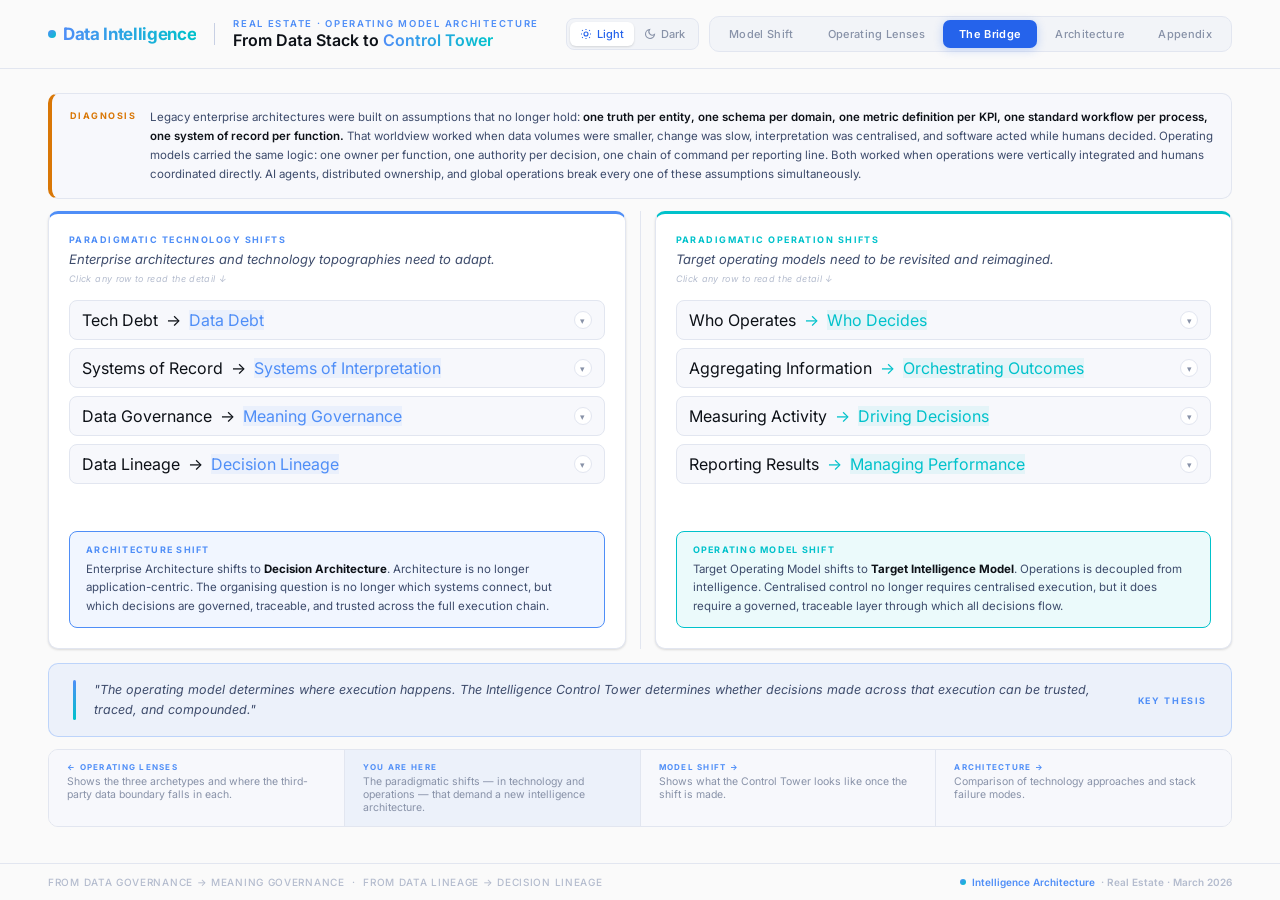
==== commit 77cf1f60: "Call out box edits" ====
--- a/Brookfield_1Q2026.html
+++ b/Brookfield_1Q2026.html
@@ -983,7 +983,7 @@
     <!-- Diagnosis bar -->
     <div class="diagnosis-bar">
       <div class="diagnosis-label">Diagnosis</div>
-      <div class="diagnosis-body">Legacy enterprise architectures were built on five assumptions that no longer hold: <em>one truth per entity, one schema per domain, one metric definition per KPI, one standard workflow per process, one system of record per function.</em> That worldview worked when data volumes were smaller, change was slow, interpretation was centralised, and software acted while humans decided. Operating models carried the same logic: one owner per function, one authority per decision, one chain of command per reporting line. Both worked when operations were vertically integrated and humans coordinated directly. AI agents, distributed ownership, and global operations break every one of these assumptions simultaneously.</div>
+      <div class="diagnosis-body">Legacy enterprise architectures were built on assumptions that no longer hold: <em>one truth per entity, one schema per domain, one metric definition per KPI, one standard workflow per process, one system of record per function.</em> That worldview worked when data volumes were smaller, change was slow, interpretation was centralised, and software acted while humans decided. Operating models carried the same logic: one owner per function, one authority per decision, one chain of command per reporting line. Both worked when operations were vertically integrated and humans coordinated directly. AI agents, distributed ownership, and global operations break every one of these assumptions simultaneously.</div>
     </div>
 
     <div style="display:flex;gap:14px;flex:1;align-items:stretch;margin-top:12px;">
